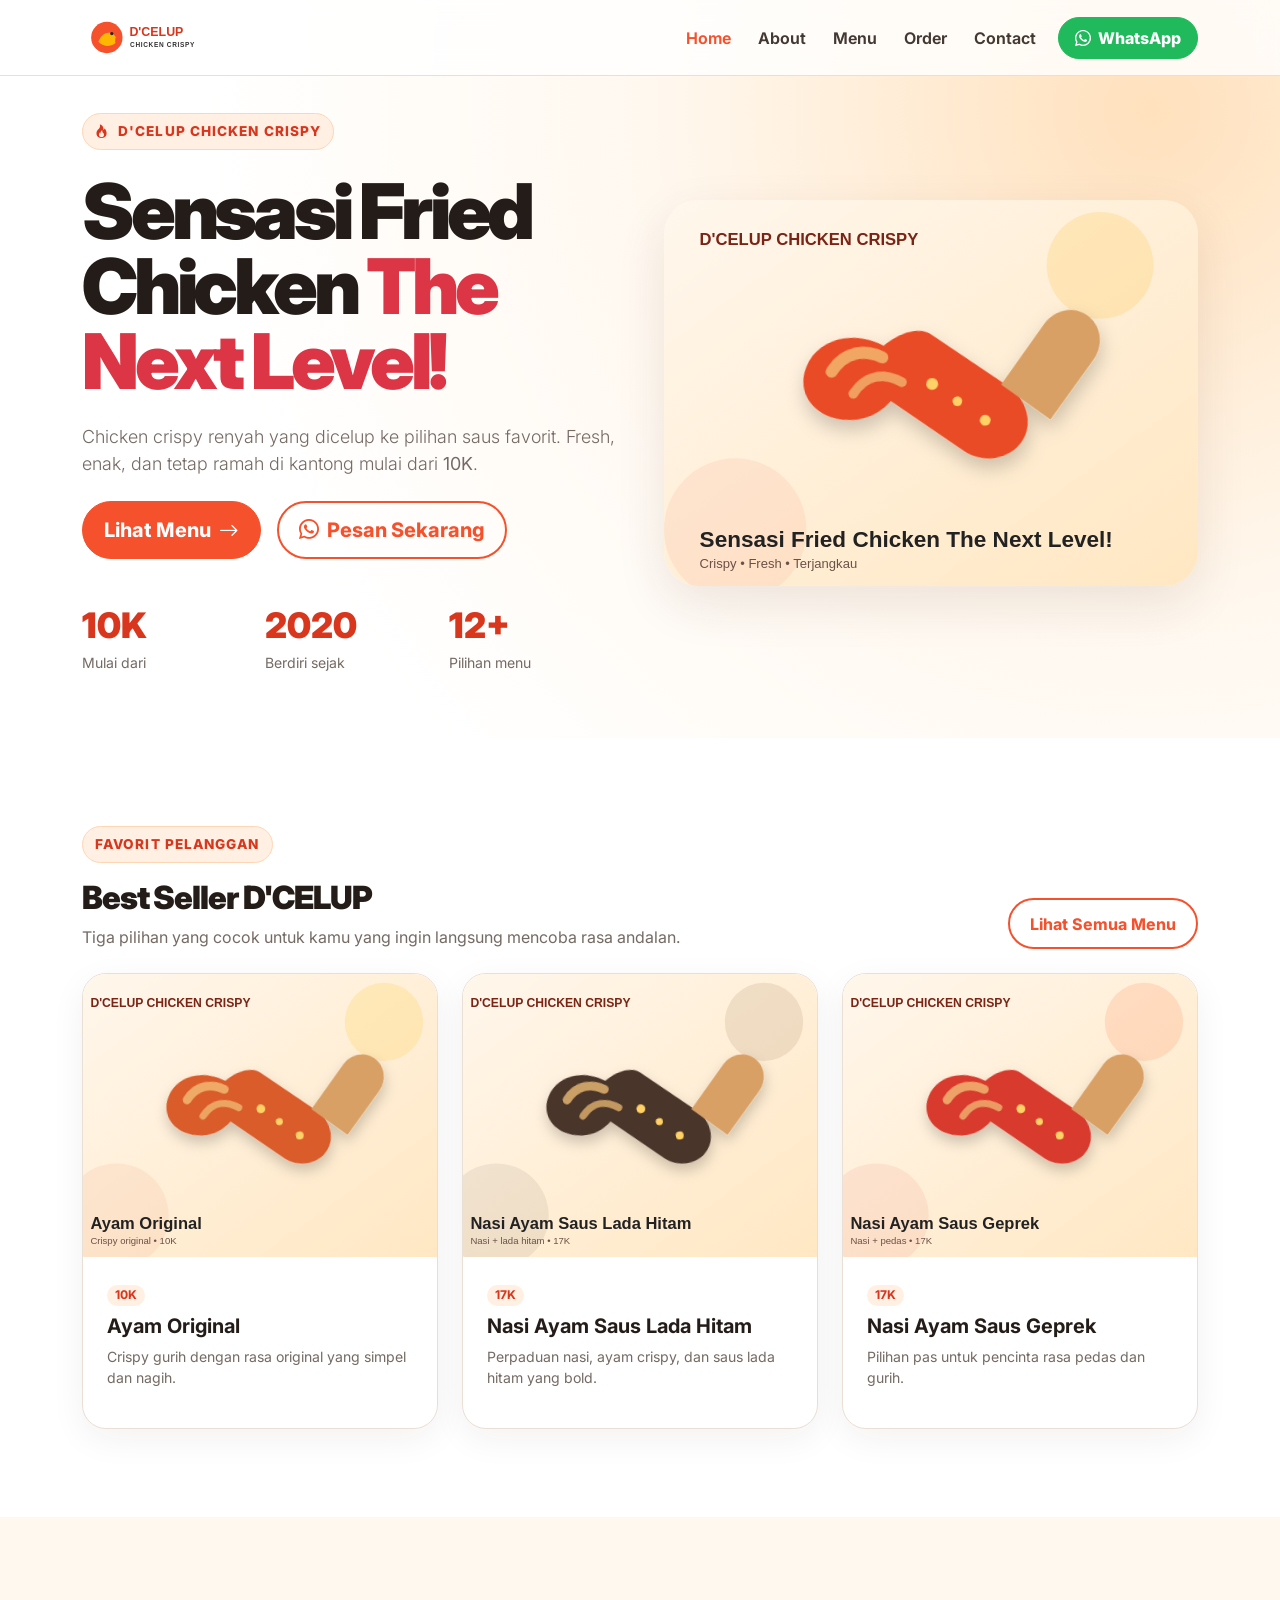
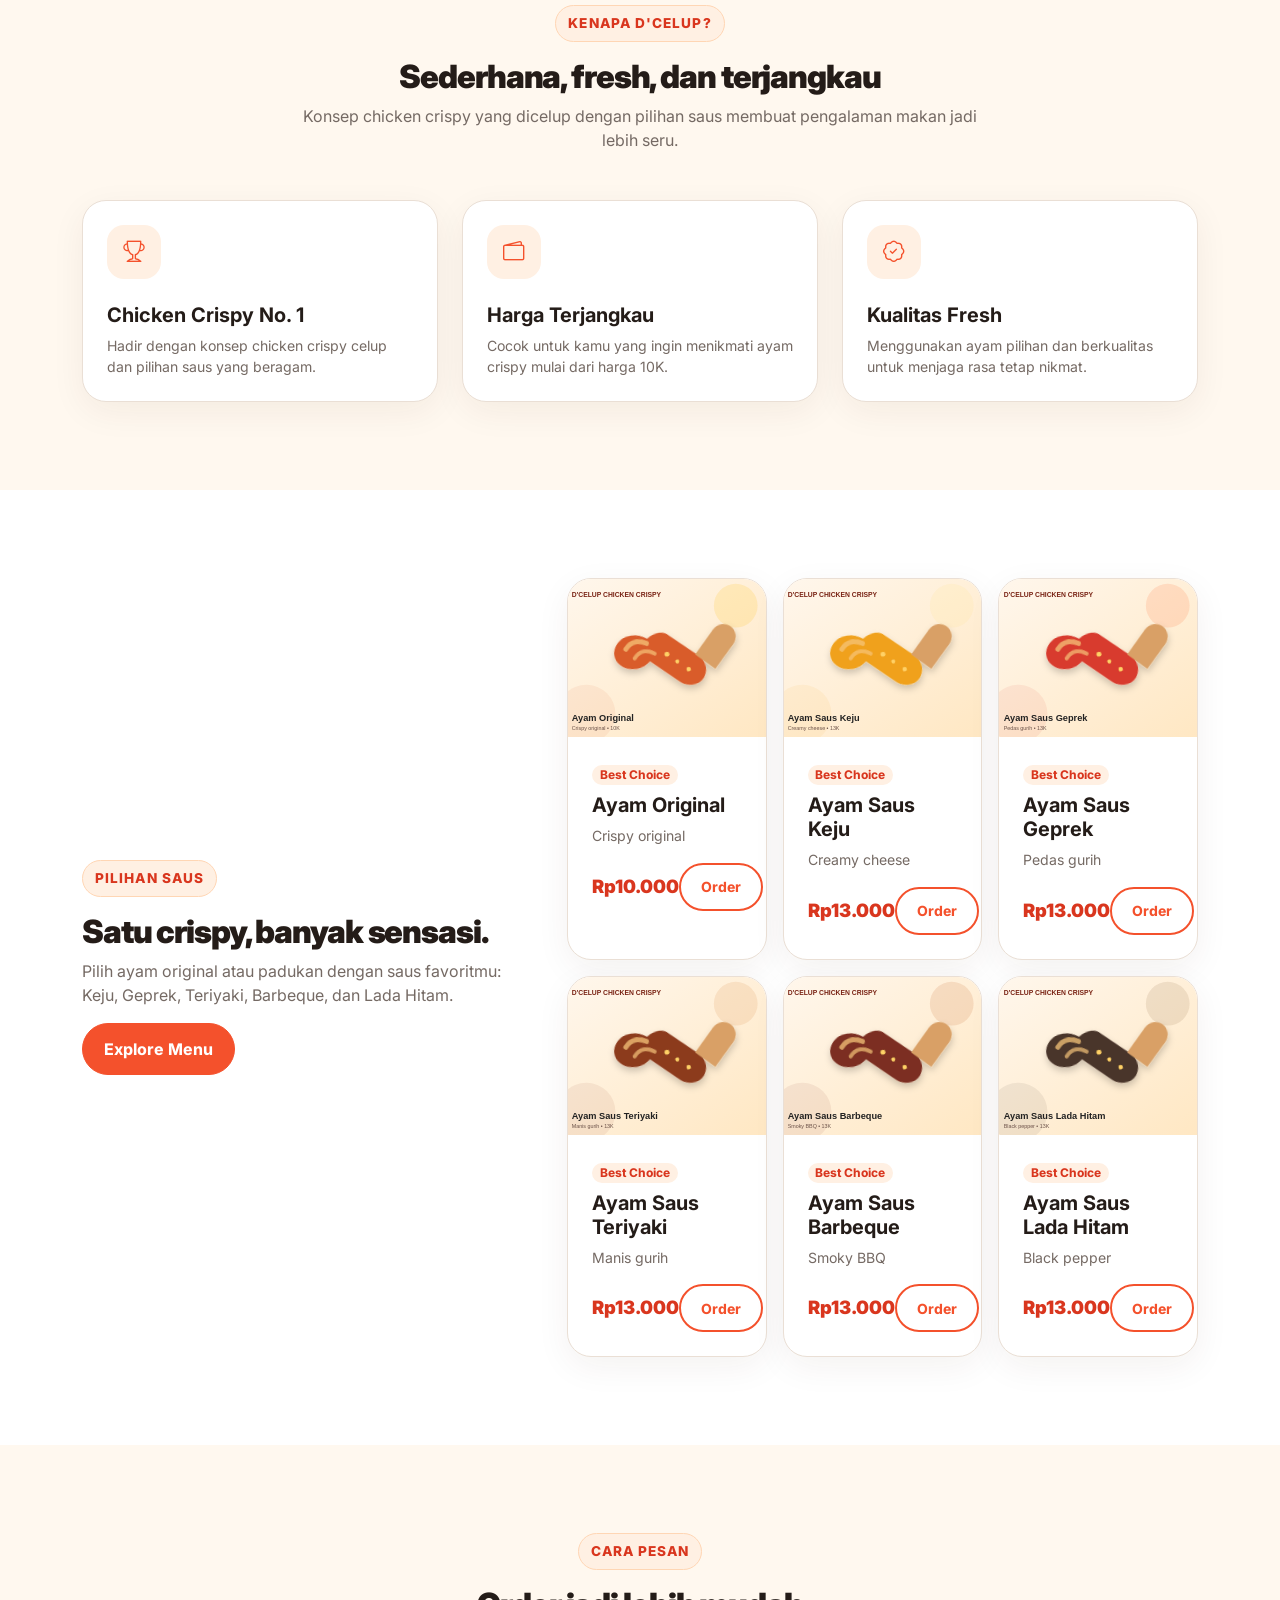
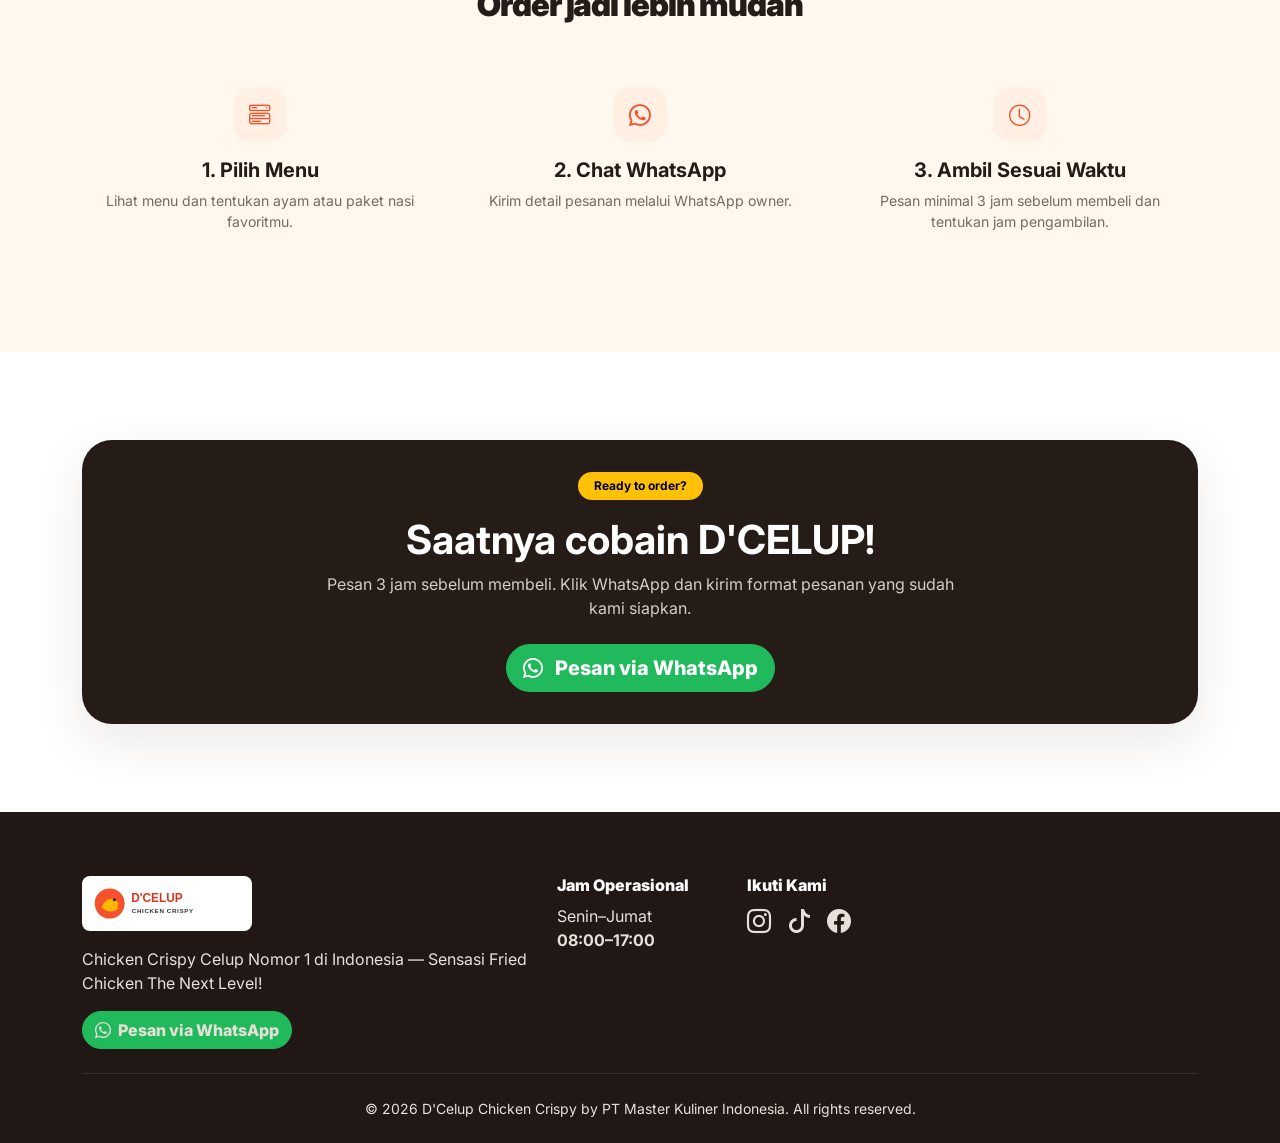
==== index.html @ a6c4eaf3 "first commit" ====
<!doctype html>
<html lang="id">

<head>
  <meta charset="utf-8">
  <meta name="viewport" content="width=device-width, initial-scale=1">
  <title>Home | D'CELUP Chicken Crispy</title>

  <link href="https://cdn.jsdelivr.net/npm/bootstrap@5.3.8/dist/css/bootstrap.min.css" rel="stylesheet">
  <link rel="preconnect" href="https://fonts.googleapis.com">
  <link rel="preconnect" href="https://fonts.gstatic.com" crossorigin>
  <link href="https://fonts.googleapis.com/css2?family=Inter:wght@400;500;600;700;800;900&display=swap"
    rel="stylesheet">
  <link href="https://cdn.jsdelivr.net/npm/bootstrap-icons@1.13.1/font/bootstrap-icons.min.css" rel="stylesheet">
  <link rel="stylesheet" href="css/style.css">

</head>

<body>

  <header>
    <nav class="navbar navbar-expand-lg fixed-top">
      <div class="container">
        <a class="navbar-brand" href="index.html" aria-label="D'CELUP Home">
          <img src="images/logo.svg" alt="D'CELUP Chicken Crispy" class="brand-logo">
        </a>
        <button class="navbar-toggler" type="button" data-bs-toggle="collapse" data-bs-target="#mainNav"
          aria-controls="mainNav" aria-expanded="false" aria-label="Buka menu">
          <span class="navbar-toggler-icon"></span>
        </button>
        <div class="collapse navbar-collapse" id="mainNav">
          <ul class="navbar-nav ms-auto align-items-lg-center">
            <li class="nav-item"><a class="nav-link active" href="index.html">Home</a></li>
            <li class="nav-item"><a class="nav-link " href="about.html">About</a>
            </li>
            <li class="nav-item"><a class="nav-link " href="menu.html">Menu</a></li>
            <li class="nav-item"><a class="nav-link " href="order.html">Order</a>
            </li>
            <li class="nav-item"><a class="nav-link " href="contact.html">Contact</a>
            </li>
            <li class="nav-item ms-lg-2 mt-2 mt-lg-0">
              <a class="btn wa-btn px-3 py-2"
                href="https://wa.me/6285345034011?text=Halo D'CELUP, saya ingin memesan.%0ANama Pembeli: %0AMenu: %0AJumlah: %0AAmbil Jam Berapa: %0AKeterangan: "
                target="_blank" rel="noopener">
                <i class="bi bi-whatsapp me-1"></i> WhatsApp
              </a>
            </li>
          </ul>
        </div>
      </div>
    </nav>
  </header>

  <main>
    <section class="hero">
      <div class="container">
        <div class="row align-items-center g-5">
          <div class="col-lg-6">
            <span class="kicker"><i class="bi bi-fire"></i> D'CELUP Chicken Crispy</span>
            <h1 class="mt-4">Sensasi Fried Chicken <span class="text-danger">The Next Level!</span></h1>
            <p class="lead mt-4">Chicken crispy renyah yang dicelup ke pilihan saus favorit. Fresh, enak, dan tetap
              ramah di kantong mulai dari <strong>10K</strong>.</p>
            <div class="d-flex flex-wrap gap-3 mt-4">
              <a href="menu.html" class="btn btn-brand btn-lg">Lihat Menu <i class="bi bi-arrow-right ms-1"></i></a>
              <a href="https://wa.me/6285345034011?text=Halo D'CELUP, saya ingin memesan.%0ANama Pembeli: %0AMenu: %0AJumlah: %0AAmbil Jam Berapa: %0AKeterangan: "
                class="btn btn-outline-brand btn-lg" target="_blank" rel="noopener"><i class="bi bi-whatsapp me-1"></i>
                Pesan Sekarang</a>
            </div>
            <div class="row g-3 mt-4">
              <div class="col-4">
                <div class="stat">10K</div>
                <div class="small-note">Mulai dari</div>
              </div>
              <div class="col-4">
                <div class="stat">2020</div>
                <div class="small-note">Berdiri sejak</div>
              </div>
              <div class="col-4">
                <div class="stat">12+</div>
                <div class="small-note">Pilihan menu</div>
              </div>
            </div>
          </div>
          <div class="col-lg-6">
            <img src="images/hero.svg" alt="Ilustrasi D'CELUP Chicken Crispy" class="hero-art">
          </div>
        </div>
      </div>
    </section>

    <section class="section">
      <div class="container">
        <div class="d-flex flex-column flex-lg-row justify-content-between align-items-lg-end gap-3 mb-4">
          <div><span class="kicker">Favorit pelanggan</span>
            <h2 class="section-title mt-3">Best Seller D'CELUP</h2>
            <p class="section-subtitle mb-0">Tiga pilihan yang cocok untuk kamu yang ingin langsung mencoba rasa
              andalan.</p>
          </div>
          <a href="menu.html" class="btn btn-outline-brand">Lihat Semua Menu</a>
        </div>
        <div class="row g-4">
          <div class="col-md-4">
            <article class="card-clean"><img src="images/ayam-original.svg" alt="Ayam Original" class="product-img">
              <div class="p-4"><span class="badge badge-soft rounded-pill">10K</span>
                <h3 class="h5 fw-bold mt-2">Ayam Original</h3>
                <p class="small-note">Crispy gurih dengan rasa original yang simpel dan nagih.</p>
              </div>
            </article>
          </div>
          <div class="col-md-4">
            <article class="card-clean"><img src="images/nasi-lada-hitam.svg" alt="Nasi Ayam Saus Lada Hitam"
                class="product-img">
              <div class="p-4"><span class="badge badge-soft rounded-pill">17K</span>
                <h3 class="h5 fw-bold mt-2">Nasi Ayam Saus Lada Hitam</h3>
                <p class="small-note">Perpaduan nasi, ayam crispy, dan saus lada hitam yang bold.</p>
              </div>
            </article>
          </div>
          <div class="col-md-4">
            <article class="card-clean"><img src="images/nasi-geprek.svg" alt="Nasi Ayam Saus Geprek"
                class="product-img">
              <div class="p-4"><span class="badge badge-soft rounded-pill">17K</span>
                <h3 class="h5 fw-bold mt-2">Nasi Ayam Saus Geprek</h3>
                <p class="small-note">Pilihan pas untuk pencinta rasa pedas dan gurih.</p>
              </div>
            </article>
          </div>
        </div>
      </div>
    </section>

    <section class="section section-soft">
      <div class="container">
        <div class="text-center mb-5"><span class="kicker">Kenapa D'CELUP?</span>
          <h2 class="section-title mt-3">Sederhana, fresh, dan terjangkau</h2>
          <p class="section-subtitle mx-auto">Konsep chicken crispy yang dicelup dengan pilihan saus membuat pengalaman
            makan jadi lebih seru.</p>
        </div>
        <div class="row g-4">
          <div class="col-md-4">
            <article class="card-clean feature-card">
              <div class="icon-box"><i class="bi bi-trophy"></i></div>
              <h3 class="h5 fw-bold mt-4">Chicken Crispy No. 1</h3>
              <p class="small-note mb-0">Hadir dengan konsep chicken crispy celup dan pilihan saus yang beragam.</p>
            </article>
          </div>
          <div class="col-md-4">
            <article class="card-clean feature-card">
              <div class="icon-box"><i class="bi bi-wallet2"></i></div>
              <h3 class="h5 fw-bold mt-4">Harga Terjangkau</h3>
              <p class="small-note mb-0">Cocok untuk kamu yang ingin menikmati ayam crispy mulai dari harga 10K.</p>
            </article>
          </div>
          <div class="col-md-4">
            <article class="card-clean feature-card">
              <div class="icon-box"><i class="bi bi-patch-check"></i></div>
              <h3 class="h5 fw-bold mt-4">Kualitas Fresh</h3>
              <p class="small-note mb-0">Menggunakan ayam pilihan dan berkualitas untuk menjaga rasa tetap nikmat.</p>
            </article>
          </div>
        </div>
      </div>
    </section>

    <section class="section">
      <div class="container">
        <div class="row align-items-center g-5">
          <div class="col-lg-5"><span class="kicker">Pilihan saus</span>
            <h2 class="section-title mt-3">Satu crispy, banyak sensasi.</h2>
            <p class="section-subtitle">Pilih ayam original atau padukan dengan saus favoritmu: Keju, Geprek, Teriyaki,
              Barbeque, dan Lada Hitam.</p><a href="menu.html" class="btn btn-brand">Explore Menu</a>
          </div>
          <div class="col-lg-7">
            <div class="row g-3">
              <div class="col-sm-6 col-lg-4">
                <article class="card-clean">
                  <img src="images/ayam-original.svg" alt="Ayam Original" class="product-img">
                  <div class="p-4">
                    <span class="badge badge-soft rounded-pill mb-2">Best Choice</span>
                    <h3 class="h5 fw-bold">Ayam Original</h3>
                    <p class="small-note mb-3">Crispy original</p>
                    <div class="d-flex justify-content-between align-items-center">
                      <span class="price">Rp10.000</span>
                      <a href="order.html" class="btn btn-sm btn-outline-brand">Order</a>
                    </div>
                  </div>
                </article>
              </div>
              <div class="col-sm-6 col-lg-4">
                <article class="card-clean">
                  <img src="images/ayam-keju.svg" alt="Ayam Saus Keju" class="product-img">
                  <div class="p-4">
                    <span class="badge badge-soft rounded-pill mb-2">Best Choice</span>
                    <h3 class="h5 fw-bold">Ayam Saus Keju</h3>
                    <p class="small-note mb-3">Creamy cheese</p>
                    <div class="d-flex justify-content-between align-items-center">
                      <span class="price">Rp13.000</span>
                      <a href="order.html" class="btn btn-sm btn-outline-brand">Order</a>
                    </div>
                  </div>
                </article>
              </div>
              <div class="col-sm-6 col-lg-4">
                <article class="card-clean">
                  <img src="images/ayam-geprek.svg" alt="Ayam Saus Geprek" class="product-img">
                  <div class="p-4">
                    <span class="badge badge-soft rounded-pill mb-2">Best Choice</span>
                    <h3 class="h5 fw-bold">Ayam Saus Geprek</h3>
                    <p class="small-note mb-3">Pedas gurih</p>
                    <div class="d-flex justify-content-between align-items-center">
                      <span class="price">Rp13.000</span>
                      <a href="order.html" class="btn btn-sm btn-outline-brand">Order</a>
                    </div>
                  </div>
                </article>
              </div>
              <div class="col-sm-6 col-lg-4">
                <article class="card-clean">
                  <img src="images/ayam-teriyaki.svg" alt="Ayam Saus Teriyaki" class="product-img">
                  <div class="p-4">
                    <span class="badge badge-soft rounded-pill mb-2">Best Choice</span>
                    <h3 class="h5 fw-bold">Ayam Saus Teriyaki</h3>
                    <p class="small-note mb-3">Manis gurih</p>
                    <div class="d-flex justify-content-between align-items-center">
                      <span class="price">Rp13.000</span>
                      <a href="order.html" class="btn btn-sm btn-outline-brand">Order</a>
                    </div>
                  </div>
                </article>
              </div>
              <div class="col-sm-6 col-lg-4">
                <article class="card-clean">
                  <img src="images/ayam-bbq.svg" alt="Ayam Saus Barbeque" class="product-img">
                  <div class="p-4">
                    <span class="badge badge-soft rounded-pill mb-2">Best Choice</span>
                    <h3 class="h5 fw-bold">Ayam Saus Barbeque</h3>
                    <p class="small-note mb-3">Smoky BBQ</p>
                    <div class="d-flex justify-content-between align-items-center">
                      <span class="price">Rp13.000</span>
                      <a href="order.html" class="btn btn-sm btn-outline-brand">Order</a>
                    </div>
                  </div>
                </article>
              </div>
              <div class="col-sm-6 col-lg-4">
                <article class="card-clean">
                  <img src="images/ayam-lada-hitam.svg" alt="Ayam Saus Lada Hitam" class="product-img">
                  <div class="p-4">
                    <span class="badge badge-soft rounded-pill mb-2">Best Choice</span>
                    <h3 class="h5 fw-bold">Ayam Saus Lada Hitam</h3>
                    <p class="small-note mb-3">Black pepper</p>
                    <div class="d-flex justify-content-between align-items-center">
                      <span class="price">Rp13.000</span>
                      <a href="order.html" class="btn btn-sm btn-outline-brand">Order</a>
                    </div>
                  </div>
                </article>
              </div>
            </div>
          </div>
        </div>
      </div>
    </section>

    <section class="section section-soft">
      <div class="container">
        <div class="text-center mb-5"><span class="kicker">Cara pesan</span>
          <h2 class="section-title mt-3">Order jadi lebih mudah</h2>
        </div>
        <div class="row g-4">
          <div class="col-md-4">
            <div class="text-center p-3">
              <div class="icon-box mx-auto"><i class="bi bi-menu-button-wide"></i></div>
              <h3 class="h5 fw-bold mt-3">1. Pilih Menu</h3>
              <p class="small-note">Lihat menu dan tentukan ayam atau paket nasi favoritmu.</p>
            </div>
          </div>
          <div class="col-md-4">
            <div class="text-center p-3">
              <div class="icon-box mx-auto"><i class="bi bi-whatsapp"></i></div>
              <h3 class="h5 fw-bold mt-3">2. Chat WhatsApp</h3>
              <p class="small-note">Kirim detail pesanan melalui WhatsApp owner.</p>
            </div>
          </div>
          <div class="col-md-4">
            <div class="text-center p-3">
              <div class="icon-box mx-auto"><i class="bi bi-clock"></i></div>
              <h3 class="h5 fw-bold mt-3">3. Ambil Sesuai Waktu</h3>
              <p class="small-note">Pesan minimal 3 jam sebelum membeli dan tentukan jam pengambilan.</p>
            </div>
          </div>
        </div>
      </div>
    </section>

    <section class="section">
      <div class="container">
        <div class="order-panel text-center">
          <span class="badge text-bg-warning rounded-pill px-3 py-2">Ready to order?</span>
          <h2 class="display-6 fw-bold mt-3">Saatnya cobain D'CELUP!</h2>
          <p class="muted mx-auto" style="max-width:650px">Pesan 3 jam sebelum membeli. Klik WhatsApp dan kirim format
            pesanan yang sudah kami siapkan.</p>
          <a href="https://wa.me/6285345034011?text=Halo D'CELUP, saya ingin memesan.%0ANama Pembeli: %0AMenu: %0AJumlah: %0AAmbil Jam Berapa: %0AKeterangan: "
            target="_blank" rel="noopener" class="btn wa-btn btn-lg mt-2"><i class="bi bi-whatsapp me-2"></i> Pesan via
            WhatsApp</a>
        </div>
      </div>
    </section>
  </main>


  <footer class="footer">
    <div class="container">
      <div class="row g-4">
        <div class="col-lg-5">
          <img src="images/logo.svg" alt="D'CELUP Chicken Crispy" class="brand-logo bg-white rounded-3 p-1 mb-3">
          <p class="mb-3">Chicken Crispy Celup Nomor 1 di Indonesia — Sensasi Fried Chicken The Next Level!</p>
          <a class="btn wa-btn"
            href="https://wa.me/6285345034011?text=Halo D'CELUP, saya ingin memesan.%0ANama Pembeli: %0AMenu: %0AJumlah: %0AAmbil Jam Berapa: %0AKeterangan: "
            target="_blank" rel="noopener"><i class="bi bi-whatsapp me-1"></i> Pesan via WhatsApp</a>
        </div>
        <div class="col-6 col-lg-2">
          <h6 class="footer-title">Jam Operasional</h6>
          <p class="mb-0">Senin–Jumat<br><strong>08:00–17:00</strong></p>
        </div>
        <div class="col-lg-3">
          <h6 class="footer-title">Ikuti Kami</h6>
          <div class="d-flex gap-3 fs-4">
            <a href="https://www.instagram.com/dcelupchickencrispy.id/" target="_blank" rel="noopener"
              aria-label="Instagram"><i class="bi bi-instagram"></i></a>
            <a href="https://www.tiktok.com/@dcelupchickencrispy.id" target="_blank" rel="noopener"
              aria-label="TikTok"><i class="bi bi-tiktok"></i></a>
            <a href="https://www.facebook.com/p/Bisnis-Dcelup-Chicken-Crispy-61556764181419/" target="_blank"
              rel="noopener" aria-label="Facebook"><i class="bi bi-facebook"></i></a>
          </div>
        </div>
      </div>
      <hr class="border-secondary my-4">
      <div class="d-flex flex-column flex-md-row justify-content-center gap-2 small">
        <span>&copy; 2026 D'Celup Chicken Crispy by PT Master Kuliner Indonesia. All rights reserved.</span>
      </div>
    </div>
  </footer>
  <script src="https://cdn.jsdelivr.net/npm/bootstrap@5.3.8/dist/js/bootstrap.bundle.min.js"></script>
</body>

</html>
---- css/style.css ----
:root {
  --orange: #f4512c;
  --orange-dark: #c9371c;
  --red: #d9361e;
  --cream: #fff8ef;
  --cream-2: #fff0dc;
  --ink: #241c18;
  --muted: #756a64;
  --line: #eadfd5;
  --shadow: 0 18px 50px rgba(75, 42, 22, .10);
}

* {
  box-sizing: border-box
}

html {
  scroll-behavior: smooth
}

body {
  font-family: Inter, system-ui, -apple-system, BlinkMacSystemFont, "Segoe UI", sans-serif;
  color: var(--ink);
  background: #fff
}

a {
  text-decoration: none
}

.navbar {
  background: rgba(255, 255, 255, .8);
  backdrop-filter: blur(12px);
  box-shadow: 0 1px 0 var(--line)
}

.brand-logo {
  width: 170px;
  height: auto
}

.navbar .nav-link {
  font-weight: 650;
  color: #433832 !important;
  padding: .7rem .85rem !important
}

.navbar .nav-link:hover,
.navbar .nav-link.active {
  color: var(--orange) !important
}

.btn-brand {
  background: var(--orange);
  border-color: var(--orange);
  color: #fff;
  font-weight: 750;
  border-radius: 999px;
  padding: .8rem 1.3rem
}

.btn-brand:hover {
  background: var(--orange-dark);
  border-color: var(--orange-dark);
  color: #fff
}

.btn-outline-brand {
  border: 2px solid var(--orange);
  color: var(--orange);
  font-weight: 750;
  border-radius: 999px;
  padding: .72rem 1.25rem
}

.btn-outline-brand:hover {
  background: var(--orange);
  color: #fff
}

.hero {
  min-height: 82vh;
  display: flex;
  align-items: center;
  background: radial-gradient(circle at 90% 15%, #ffe1bd 0, #fff8ef 38%, #fff 72%);
  padding: 7rem 0 4rem;
  overflow: hidden
}

.hero h1 {
  font-size: clamp(2.7rem, 6vw, 5.2rem);
  line-height: .98;
  font-weight: 900;
  letter-spacing: -.055em
}

.hero .lead {
  font-size: 1.12rem;
  color: var(--muted);
  max-width: 610px
}

.kicker {
  display: inline-flex;
  gap: .5rem;
  align-items: center;
  background: #fff0e3;
  color: var(--red);
  border: 1px solid #ffd6b4;
  padding: .45rem .75rem;
  border-radius: 999px;
  font-size: .85rem;
  font-weight: 800;
  text-transform: uppercase;
  letter-spacing: .08em
}

.hero-art {
  width: 100%;
  border-radius: 34px;
  box-shadow: var(--shadow)
}

.section {
  padding: 5.5rem 0
}

.section-soft {
  background: var(--cream)
}

.section-title {
  font-weight: 900;
  letter-spacing: -.035em
}

.section-subtitle {
  color: var(--muted);
  max-width: 680px
}

.card-clean {
  border: 1px solid var(--line);
  border-radius: 24px;
  box-shadow: 0 10px 35px rgba(75, 42, 22, .06);
  overflow: hidden;
  background: #fff;
  height: 100%;
  transition: .25s ease
}

.card-clean:hover {
  transform: translateY(-5px);
  box-shadow: 0 18px 45px rgba(75, 42, 22, .12)
}

.product-img {
  width: 100%;
  aspect-ratio: 1.25;
  object-fit: cover;
  background: var(--cream)
}

.price {
  font-weight: 900;
  color: var(--red);
  font-size: 1.15rem
}

.badge-soft {
  background: #fff0e3;
  color: var(--red);
  font-weight: 750
}

.icon-box {
  width: 54px;
  height: 54px;
  border-radius: 17px;
  background: #fff0e3;
  color: var(--orange);
  display: grid;
  place-items: center;
  font-size: 1.35rem
}

.feature-card {
  padding: 1.5rem
}

.stat {
  font-size: 2.2rem;
  font-weight: 900;
  color: var(--red)
}

.page-hero {
  padding: 8.5rem 0 4rem;
  background: linear-gradient(135deg, #fff8ef, #fff)
}

.page-hero h1 {
  font-weight: 900;
  letter-spacing: -.04em
}

.location-img {
  width: 100%;
  height: 430px;
  object-fit: cover;
  border-radius: 28px;
  box-shadow: var(--shadow)
}

.order-panel {
  background: #251b17;
  color: #fff;
  border-radius: 30px;
  padding: 2rem;
  box-shadow: var(--shadow)
}

.order-panel .muted {
  color: #d6cbc5
}

.wa-btn {
  background: #20b95b;
  border-color: #20b95b;
  color: #fff;
  font-weight: 800;
  border-radius: 999px
}

.wa-btn:hover {
  background: #149746;
  border-color: #149746;
  color: #fff
}

.social-link {
  display: flex;
  align-items: center;
  gap: .8rem;
  color: var(--ink);
  font-weight: 700;
  padding: .85rem 0;
  border-bottom: 1px solid var(--line)
}

.social-link:hover {
  color: var(--orange)
}

.form-control,
.form-select {
  border-radius: 14px;
  padding: .8rem 1rem;
  border: 1px solid #ddd0c6
}

.form-control:focus,
.form-select:focus {
  border-color: var(--orange);
  box-shadow: 0 0 0 .2rem rgba(244, 81, 44, .12)
}

.rating input {
  display: none
}

.rating label {
  font-size: 2rem;
  color: #cfc5bf;
  cursor: pointer;
  transition: .15s
}

.rating input:checked~label,
.rating label:hover,
.rating label:hover~label {
  color: #ffad0a
}

.footer {
  background: #211815;
  color: #e9dfda;
  padding: 4rem 0 1.5rem
}

.footer a {
  color: #e9dfda
}

.footer a:hover {
  color: #ffb08e
}

.footer-title {
  font-weight: 850;
  color: #fff
}

.gallery-img {
  width: 100%;
  aspect-ratio: 1/1;
  object-fit: cover;
  border-radius: 20px;
  border: 1px solid var(--line)
}

.timeline {
  border-left: 2px solid #ffd2bd;
  padding-left: 1.3rem
}

.timeline-item {
  position: relative;
  margin-bottom: 1.5rem
}

.timeline-item:before {
  content: "";
  position: absolute;
  width: 13px;
  height: 13px;
  background: var(--orange);
  border-radius: 50%;
  left: -1.76rem;
  top: .35rem;
  border: 3px solid #fff
}

.small-note {
  font-size: .88rem;
  color: var(--muted)
}

@media(max-width:991px) {
  .hero {
    padding-top: 6.5rem
  }

  .hero-art {
    margin-top: 2rem
  }

  .location-img {
    height: 350px
  }
}

@media(max-width:575px) {
  .brand-logo {
    width: 145px
  }

  .hero {
    min-height: auto;
    padding: 6rem 0 3.5rem
  }

  .section {
    padding: 4rem 0
  }

  .page-hero {
    padding: 7rem 0 3rem
  }

  .location-img {
    height: 270px
  }
}
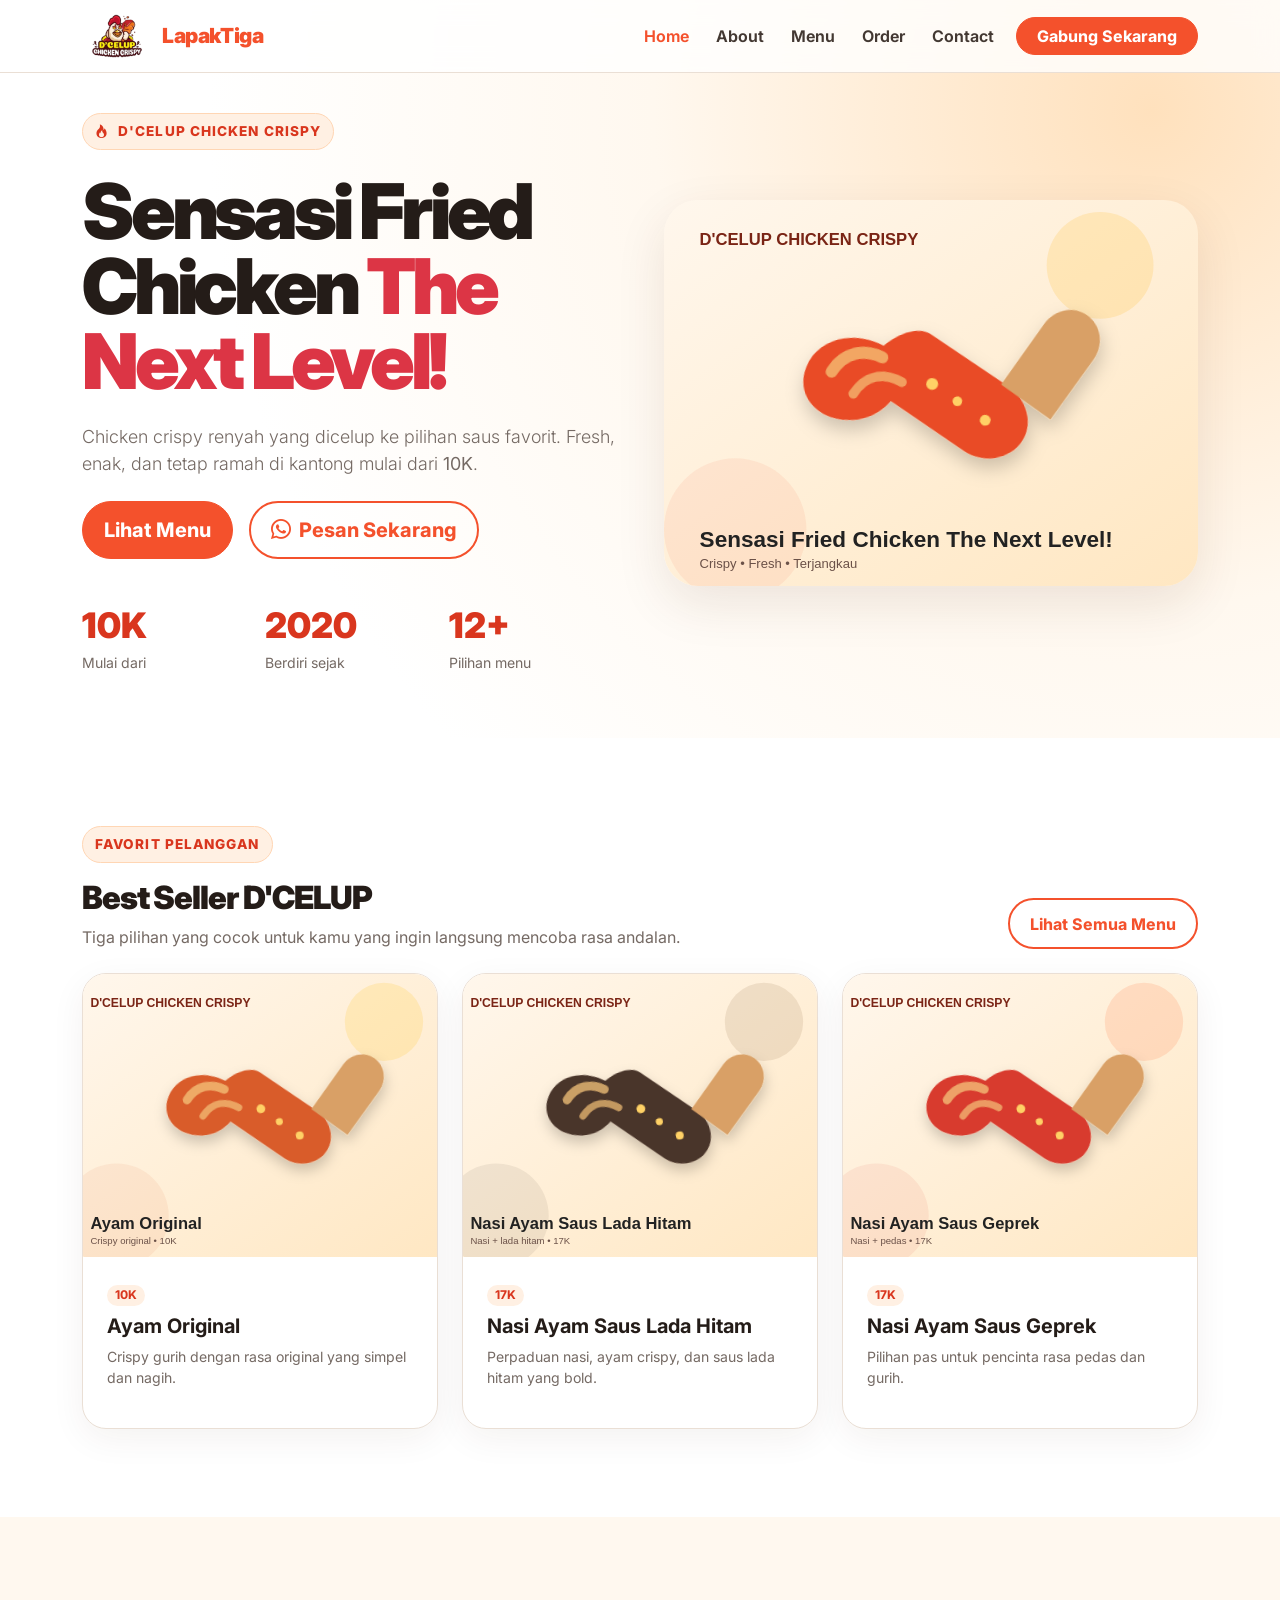
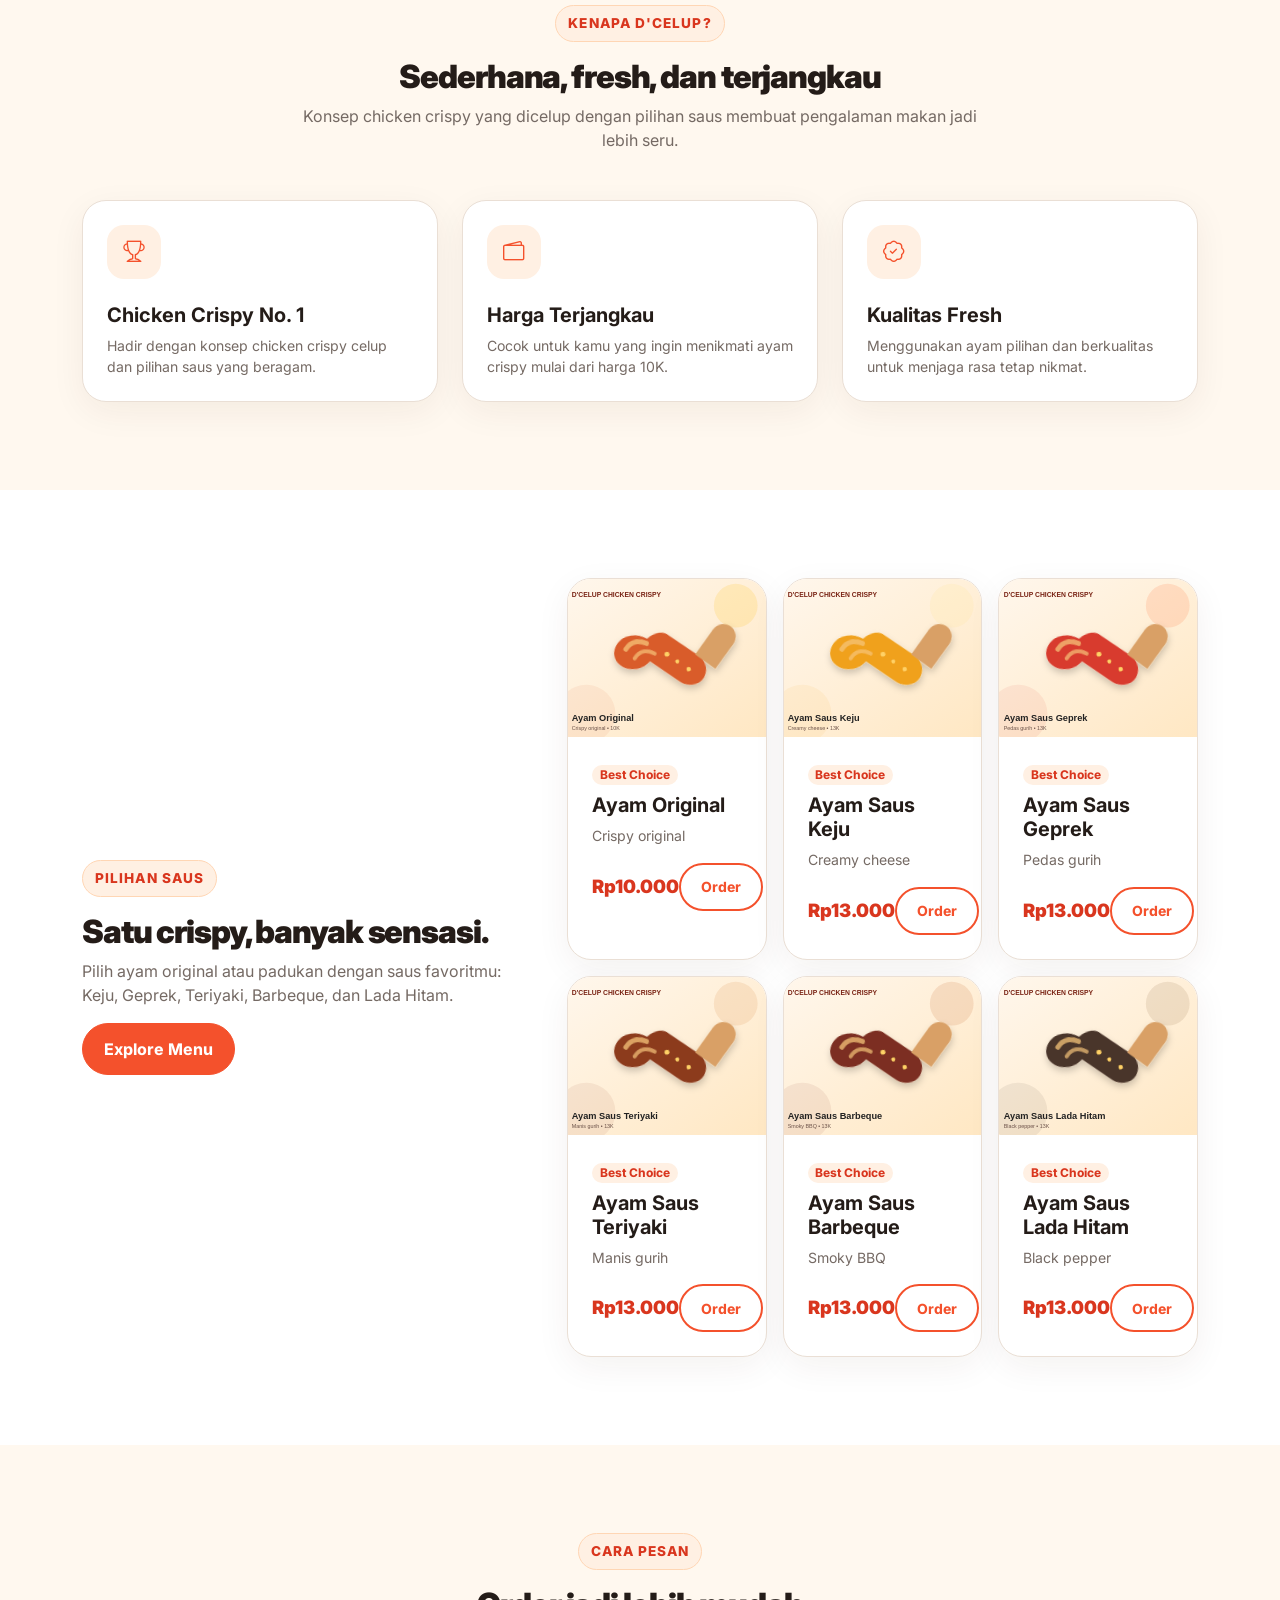
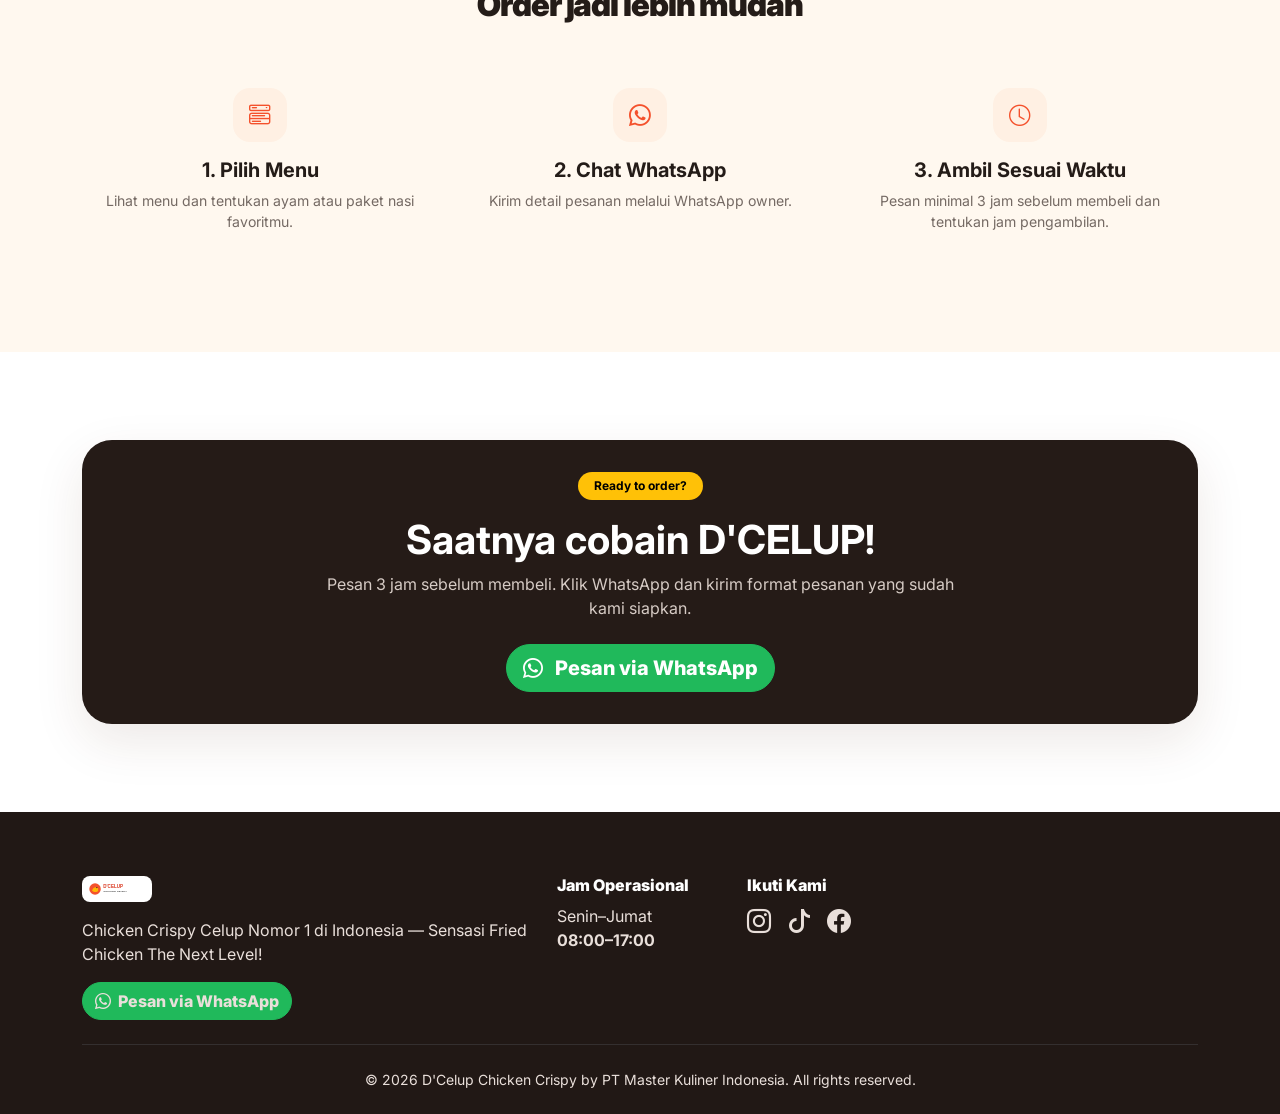
==== commit 7bb3e79a: "perubahan difile-file" ====
--- a/index.html
+++ b/index.html
@@ -21,8 +21,9 @@
   <header>
     <nav class="navbar navbar-expand-lg fixed-top">
       <div class="container">
-        <a class="navbar-brand" href="index.html" aria-label="D'CELUP Home">
-          <img src="images/logo.svg" alt="D'CELUP Chicken Crispy" class="brand-logo">
+        <a class="navbar-brand d-flex align-items-center" href="index.html" aria-label="D'CELUP Home">
+          <img src="images/logo/image.png" alt="D'CELUP Chicken Crispy" class="brand-logo">
+          <span class="brand-text">LapakTiga</span>
         </a>
         <button class="navbar-toggler" type="button" data-bs-toggle="collapse" data-bs-target="#mainNav"
           aria-controls="mainNav" aria-expanded="false" aria-label="Buka menu">
@@ -39,10 +40,10 @@
             <li class="nav-item"><a class="nav-link " href="contact.html">Contact</a>
             </li>
             <li class="nav-item ms-lg-2 mt-2 mt-lg-0">
-              <a class="btn wa-btn px-3 py-2"
-                href="https://wa.me/6285345034011?text=Halo D'CELUP, saya ingin memesan.%0ANama Pembeli: %0AMenu: %0AJumlah: %0AAmbil Jam Berapa: %0AKeterangan: "
+              <a class="btn btn-brand"
+                href="https://wa.me/6285345034011?text=Halo D'CELUP, saya ingin memesan.%0ANama Pembeli: %0AMenu: %0AJumlah: %0AAmbil Jam Berapa: %0AKeterangan:"
                 target="_blank" rel="noopener">
-                <i class="bi bi-whatsapp me-1"></i> WhatsApp
+                Gabung Sekarang
               </a>
             </li>
           </ul>
@@ -61,7 +62,7 @@
             <p class="lead mt-4">Chicken crispy renyah yang dicelup ke pilihan saus favorit. Fresh, enak, dan tetap
               ramah di kantong mulai dari <strong>10K</strong>.</p>
             <div class="d-flex flex-wrap gap-3 mt-4">
-              <a href="menu.html" class="btn btn-brand btn-lg">Lihat Menu <i class="bi bi-arrow-right ms-1"></i></a>
+              <a href="menu.html" class="btn btn-brand btn-lg">Lihat Menu</a>
               <a href="https://wa.me/6285345034011?text=Halo D'CELUP, saya ingin memesan.%0ANama Pembeli: %0AMenu: %0AJumlah: %0AAmbil Jam Berapa: %0AKeterangan: "
                 class="btn btn-outline-brand btn-lg" target="_blank" rel="noopener"><i class="bi bi-whatsapp me-1"></i>
                 Pesan Sekarang</a>
--- a/css/style.css
+++ b/css/style.css
@@ -29,20 +29,40 @@
 }
 
 .navbar {
+  padding-top: 1px;
+  padding-bottom: 1px;
+  min-height: 45px;
   background: rgba(255, 255, 255, .8);
   backdrop-filter: blur(12px);
   box-shadow: 0 1px 0 var(--line)
 }
 
+.navbar-brand {
+  padding: 0 !important;
+}
+
 .brand-logo {
-  width: 170px;
-  height: auto
+  width: 70px;
+  height: auto;
+  object-fit: contain;
+}
+
+.brand-text {
+  font-weight: 900;
+  font-size: 1.3rem;
+  color: var(--orange);
+  margin-left: 10px;
+  letter-spacing: -0.02em;
 }
 
 .navbar .nav-link {
   font-weight: 650;
   color: #433832 !important;
-  padding: .7rem .85rem !important
+  padding: .2rem .85rem !important
+}
+
+.navbar .btn {
+  padding: 0.4rem 1.25rem !important;
 }
 
 .navbar .nav-link:hover,
@@ -56,13 +76,13 @@
   color: #fff;
   font-weight: 750;
   border-radius: 999px;
-  padding: .8rem 1.3rem
+  padding: .8rem 1.3rem;
 }
 
 .btn-brand:hover {
   background: var(--orange-dark);
   border-color: var(--orange-dark);
-  color: #fff
+  color: #fff;
 }
 
 .btn-outline-brand {
@@ -70,12 +90,12 @@
   color: var(--orange);
   font-weight: 750;
   border-radius: 999px;
-  padding: .72rem 1.25rem
+  padding: .72rem 1.25rem;
 }
 
 .btn-outline-brand:hover {
   background: var(--orange);
-  color: #fff
+  color: #fff;
 }
 
 .hero {
@@ -84,20 +104,20 @@
   align-items: center;
   background: radial-gradient(circle at 90% 15%, #ffe1bd 0, #fff8ef 38%, #fff 72%);
   padding: 7rem 0 4rem;
-  overflow: hidden
+  overflow: hidden;
 }
 
 .hero h1 {
   font-size: clamp(2.7rem, 6vw, 5.2rem);
   line-height: .98;
   font-weight: 900;
-  letter-spacing: -.055em
+  letter-spacing: -.055em;
 }
 
 .hero .lead {
   font-size: 1.12rem;
   color: var(--muted);
-  max-width: 610px
+  max-width: 610px;
 }
 
 .kicker {
@@ -112,7 +132,7 @@
   font-size: .85rem;
   font-weight: 800;
   text-transform: uppercase;
-  letter-spacing: .08em
+  letter-spacing: .08em;
 }
 
 .hero-art {
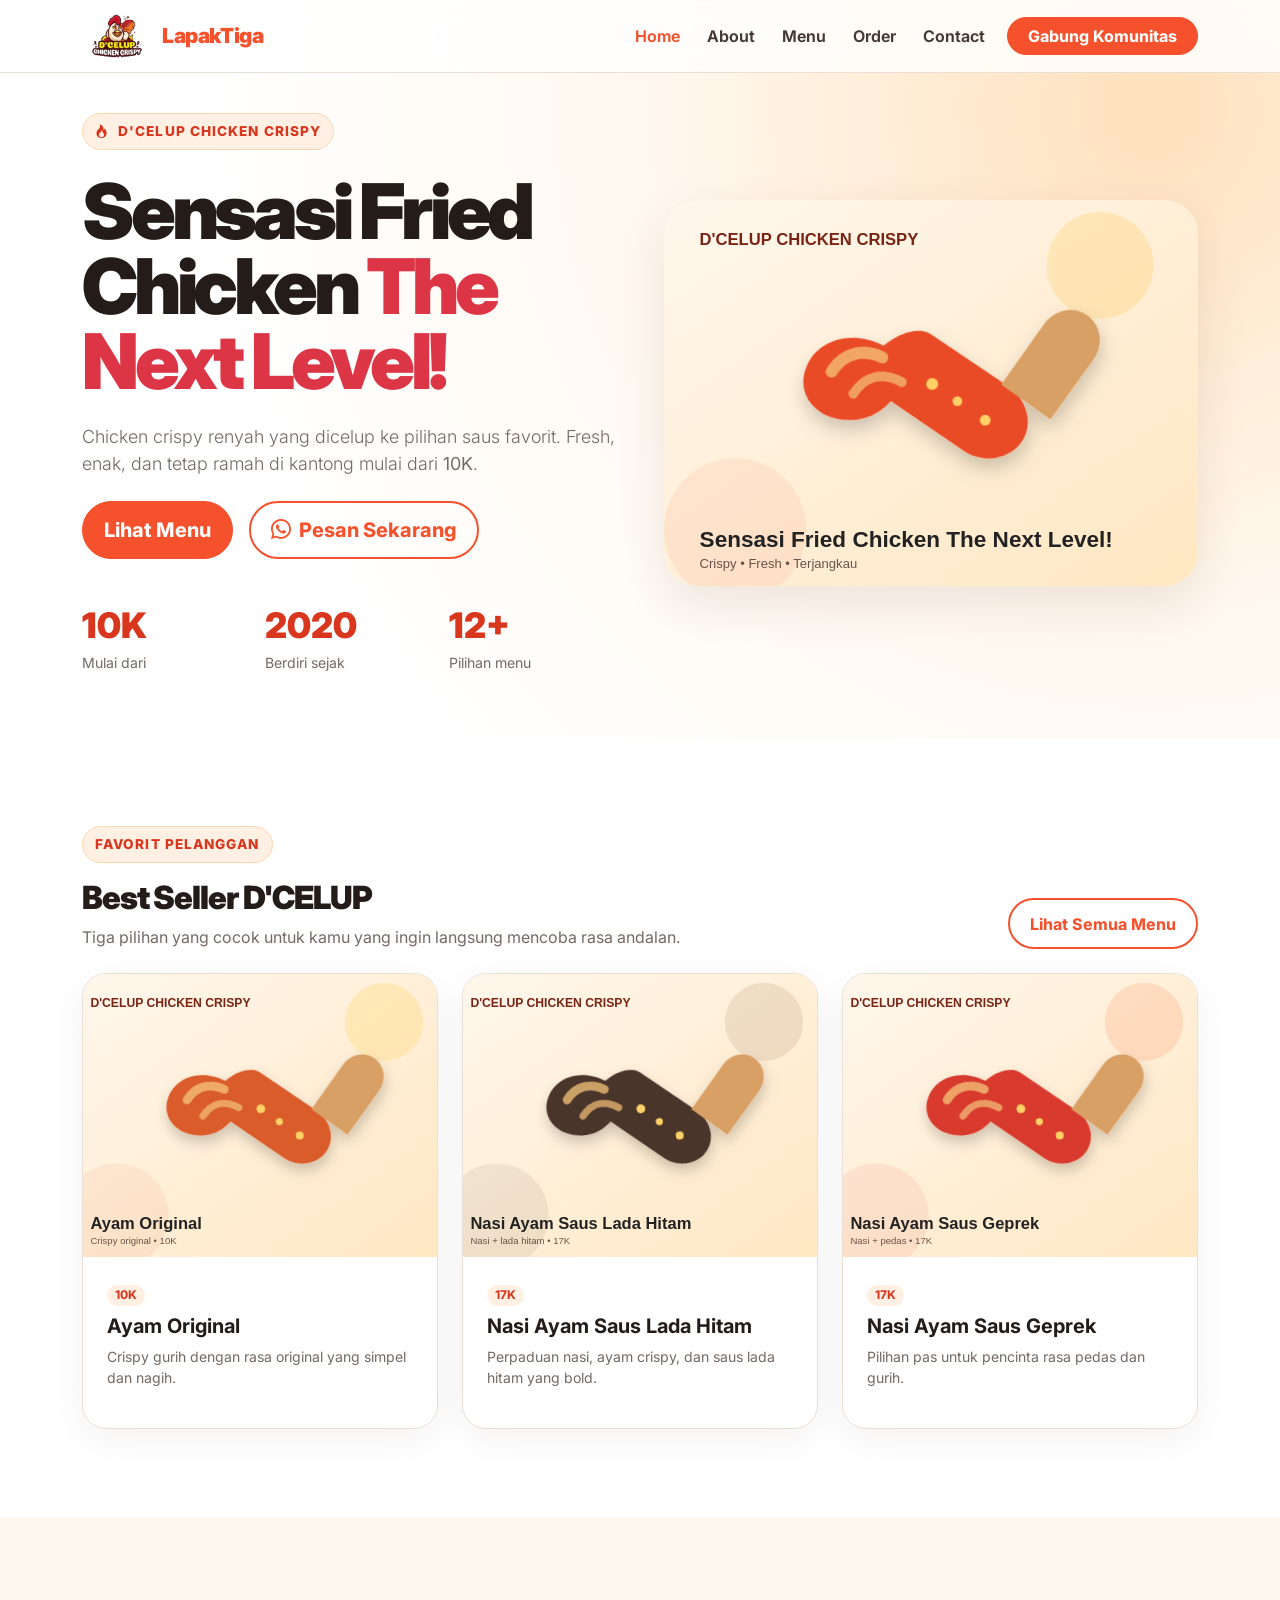
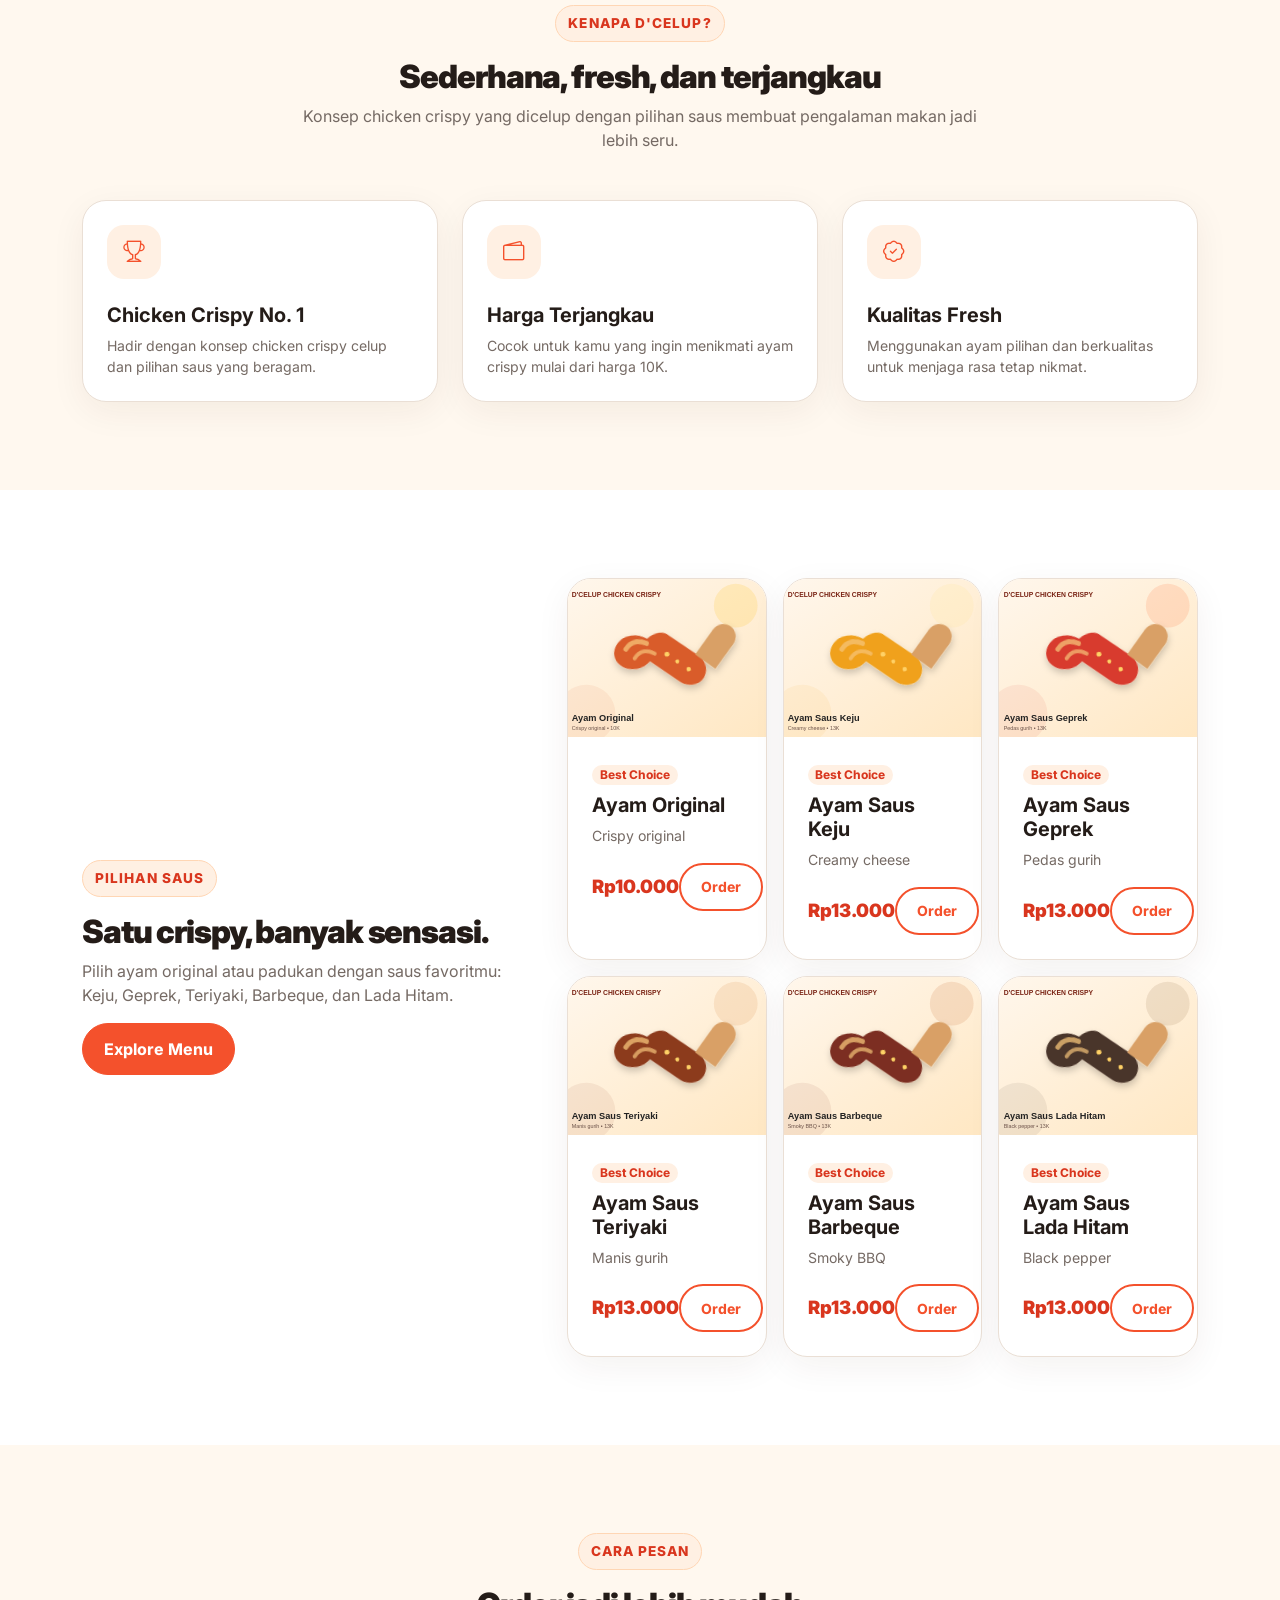
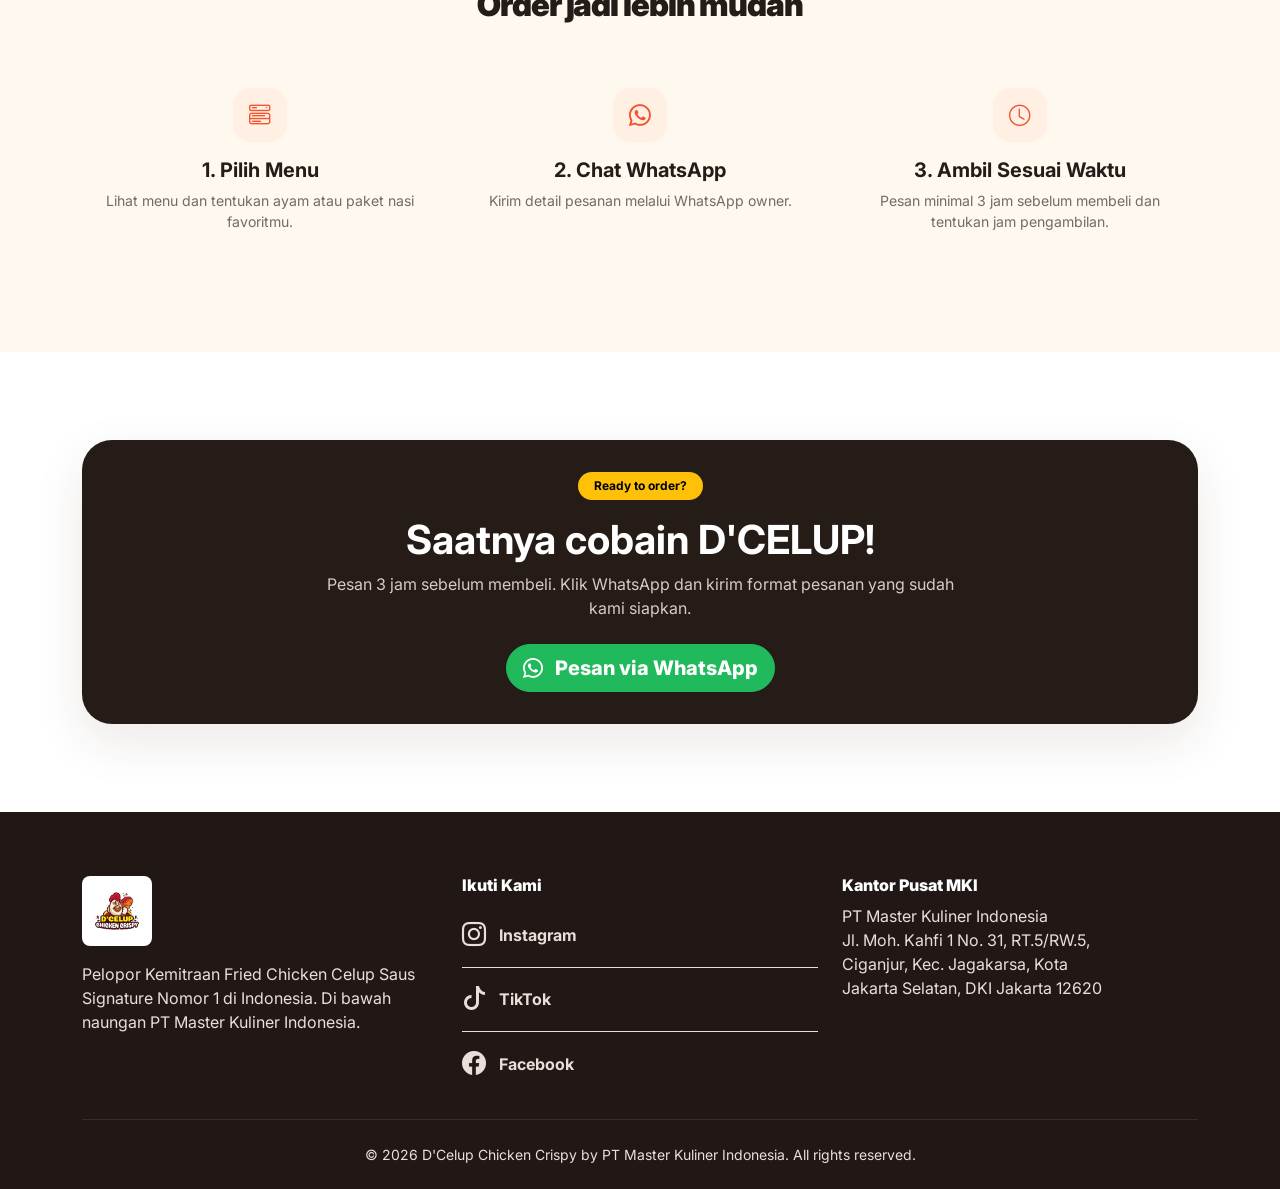
==== commit 2e56d628: "perubahan sedikit" ====
--- a/index.html
+++ b/index.html
@@ -41,9 +41,9 @@
             </li>
             <li class="nav-item ms-lg-2 mt-2 mt-lg-0">
               <a class="btn btn-brand"
-                href="https://wa.me/6285345034011?text=Halo D'CELUP, saya ingin memesan.%0ANama Pembeli: %0AMenu: %0AJumlah: %0AAmbil Jam Berapa: %0AKeterangan:"
+                href="https://api.whatsapp.com/send/?phone=6281233300582&text=Halo+Mba+Fauziah%2C+saya+ingin+informasi+promo+paket+usaha+D%27Celup+Chicken+Crispy&type=phone_number&app_absent=0"
                 target="_blank" rel="noopener">
-                Gabung Sekarang
+                Gabung Komunitas
               </a>
             </li>
           </ul>
@@ -313,27 +313,21 @@
   <footer class="footer">
     <div class="container">
       <div class="row g-4">
-        <div class="col-lg-5">
-          <img src="images/logo.svg" alt="D'CELUP Chicken Crispy" class="brand-logo bg-white rounded-3 p-1 mb-3">
-          <p class="mb-3">Chicken Crispy Celup Nomor 1 di Indonesia — Sensasi Fried Chicken The Next Level!</p>
-          <a class="btn wa-btn"
-            href="https://wa.me/6285345034011?text=Halo D'CELUP, saya ingin memesan.%0ANama Pembeli: %0AMenu: %0AJumlah: %0AAmbil Jam Berapa: %0AKeterangan: "
-            target="_blank" rel="noopener"><i class="bi bi-whatsapp me-1"></i> Pesan via WhatsApp</a>
-        </div>
-        <div class="col-6 col-lg-2">
-          <h6 class="footer-title">Jam Operasional</h6>
-          <p class="mb-0">Senin–Jumat<br><strong>08:00–17:00</strong></p>
-        </div>
-        <div class="col-lg-3">
+        <div class="col-lg-4">
+          <img src="images/logo/image.png" alt="D'CELUP Chicken Crispy" class="brand-logo bg-white rounded-3 p-1 mb-3">
+          <p class="mb-0">Pelopor Kemitraan Fried Chicken Celup Saus Signature Nomor 1 di Indonesia. Di bawah naungan PT Master Kuliner Indonesia.</p>
+        </div>
+        <div class="col-md-6 col-lg-4">
           <h6 class="footer-title">Ikuti Kami</h6>
-          <div class="d-flex gap-3 fs-4">
-            <a href="https://www.instagram.com/dcelupchickencrispy.id/" target="_blank" rel="noopener"
-              aria-label="Instagram"><i class="bi bi-instagram"></i></a>
-            <a href="https://www.tiktok.com/@dcelupchickencrispy.id" target="_blank" rel="noopener"
-              aria-label="TikTok"><i class="bi bi-tiktok"></i></a>
-            <a href="https://www.facebook.com/p/Bisnis-Dcelup-Chicken-Crispy-61556764181419/" target="_blank"
-              rel="noopener" aria-label="Facebook"><i class="bi bi-facebook"></i></a>
-          </div>
+          <div class="d-flex flex-column">
+            <a href="https://www.instagram.com/dcelupchickencrispy.id/" target="_blank" rel="noopener" class="social-link" aria-label="Instagram"><i class="bi bi-instagram fs-4"></i> Instagram</a>
+            <a href="https://www.tiktok.com/@dcelupchickencrispy.id" target="_blank" rel="noopener" class="social-link" aria-label="TikTok"><i class="bi bi-tiktok fs-4"></i> TikTok</a>
+            <a href="https://www.facebook.com/p/Bisnis-Dcelup-Chicken-Crispy-61556764181419/" target="_blank" rel="noopener" class="social-link border-0" aria-label="Facebook"><i class="bi bi-facebook fs-4"></i> Facebook</a>
+          </div>
+        </div>
+        <div class="col-md-6 col-lg-4">
+          <h6 class="footer-title">Kantor Pusat MKI</h6>
+          <p class="mb-0">PT Master Kuliner Indonesia<br>Jl. Moh. Kahfi 1 No. 31, RT.5/RW.5,<br>Ciganjur, Kec. Jagakarsa, Kota<br>Jakarta Selatan, DKI Jakarta 12620</p>
         </div>
       </div>
       <hr class="border-secondary my-4">
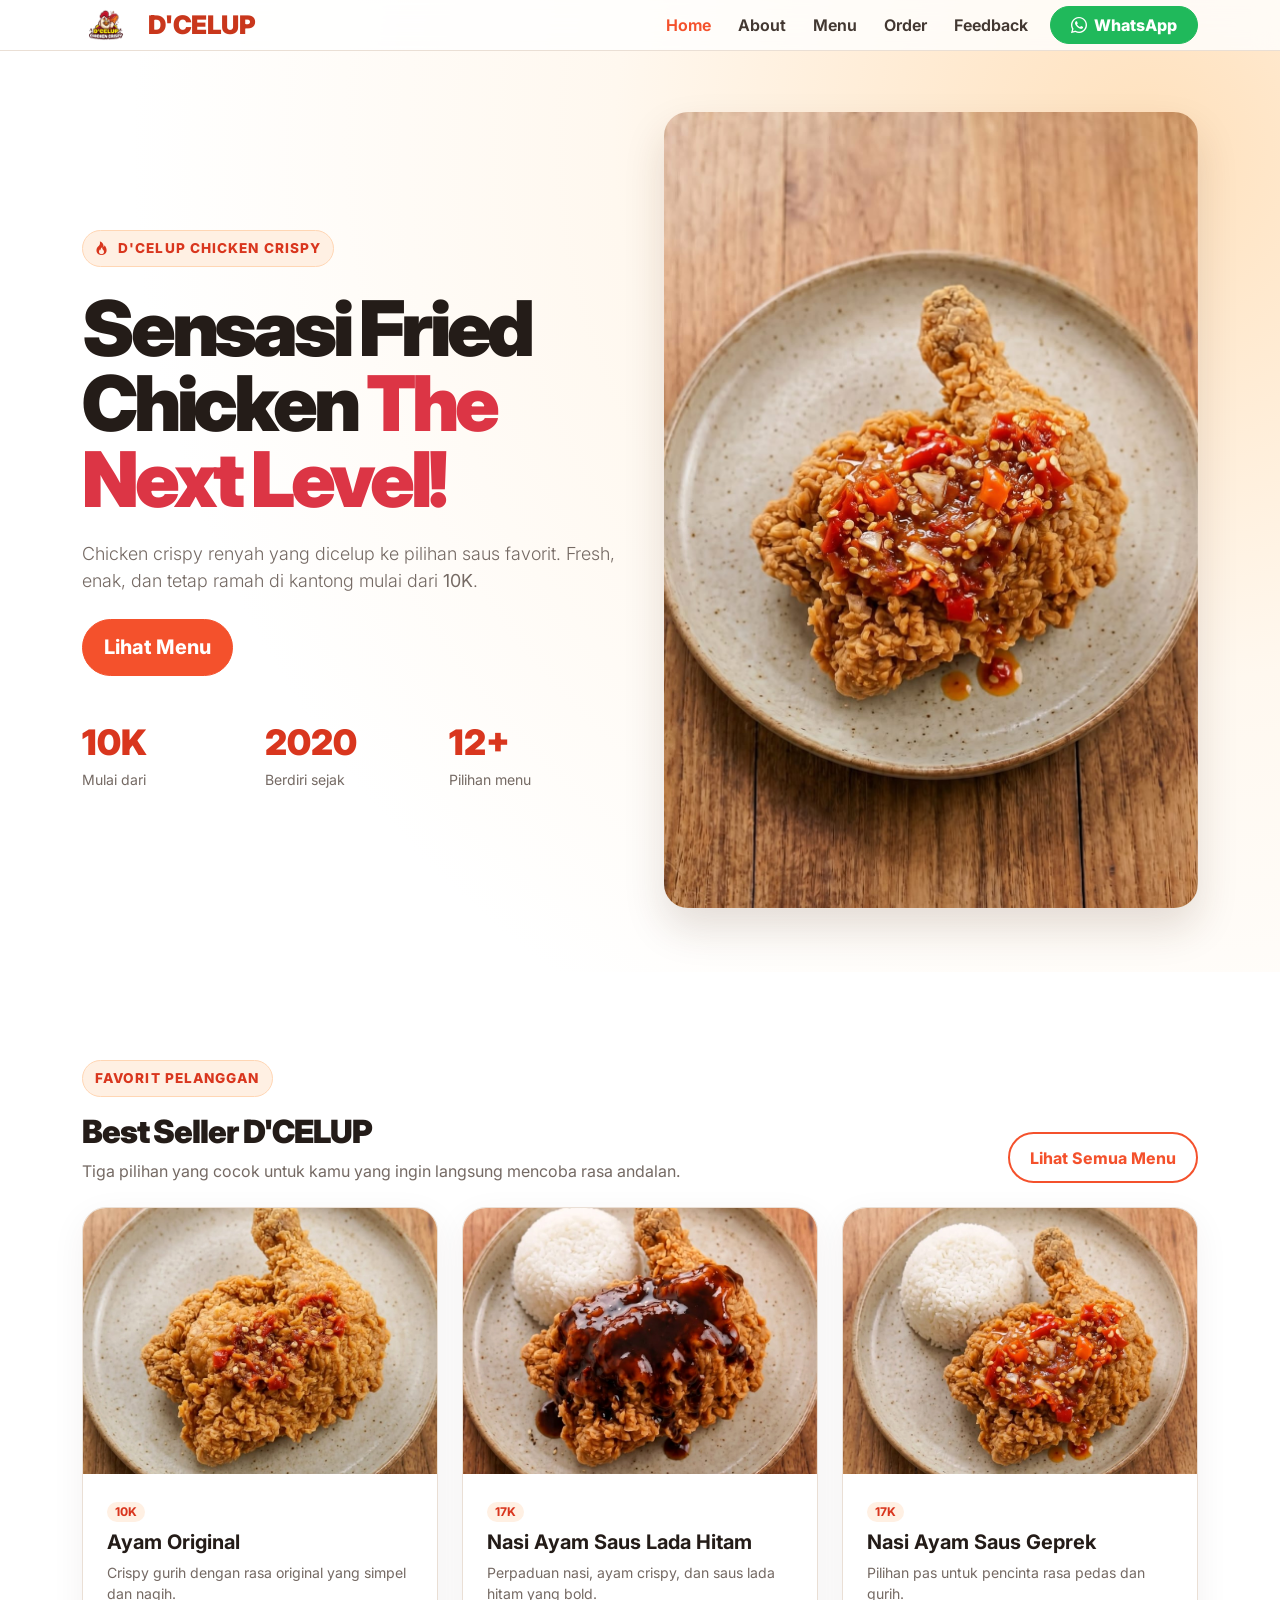
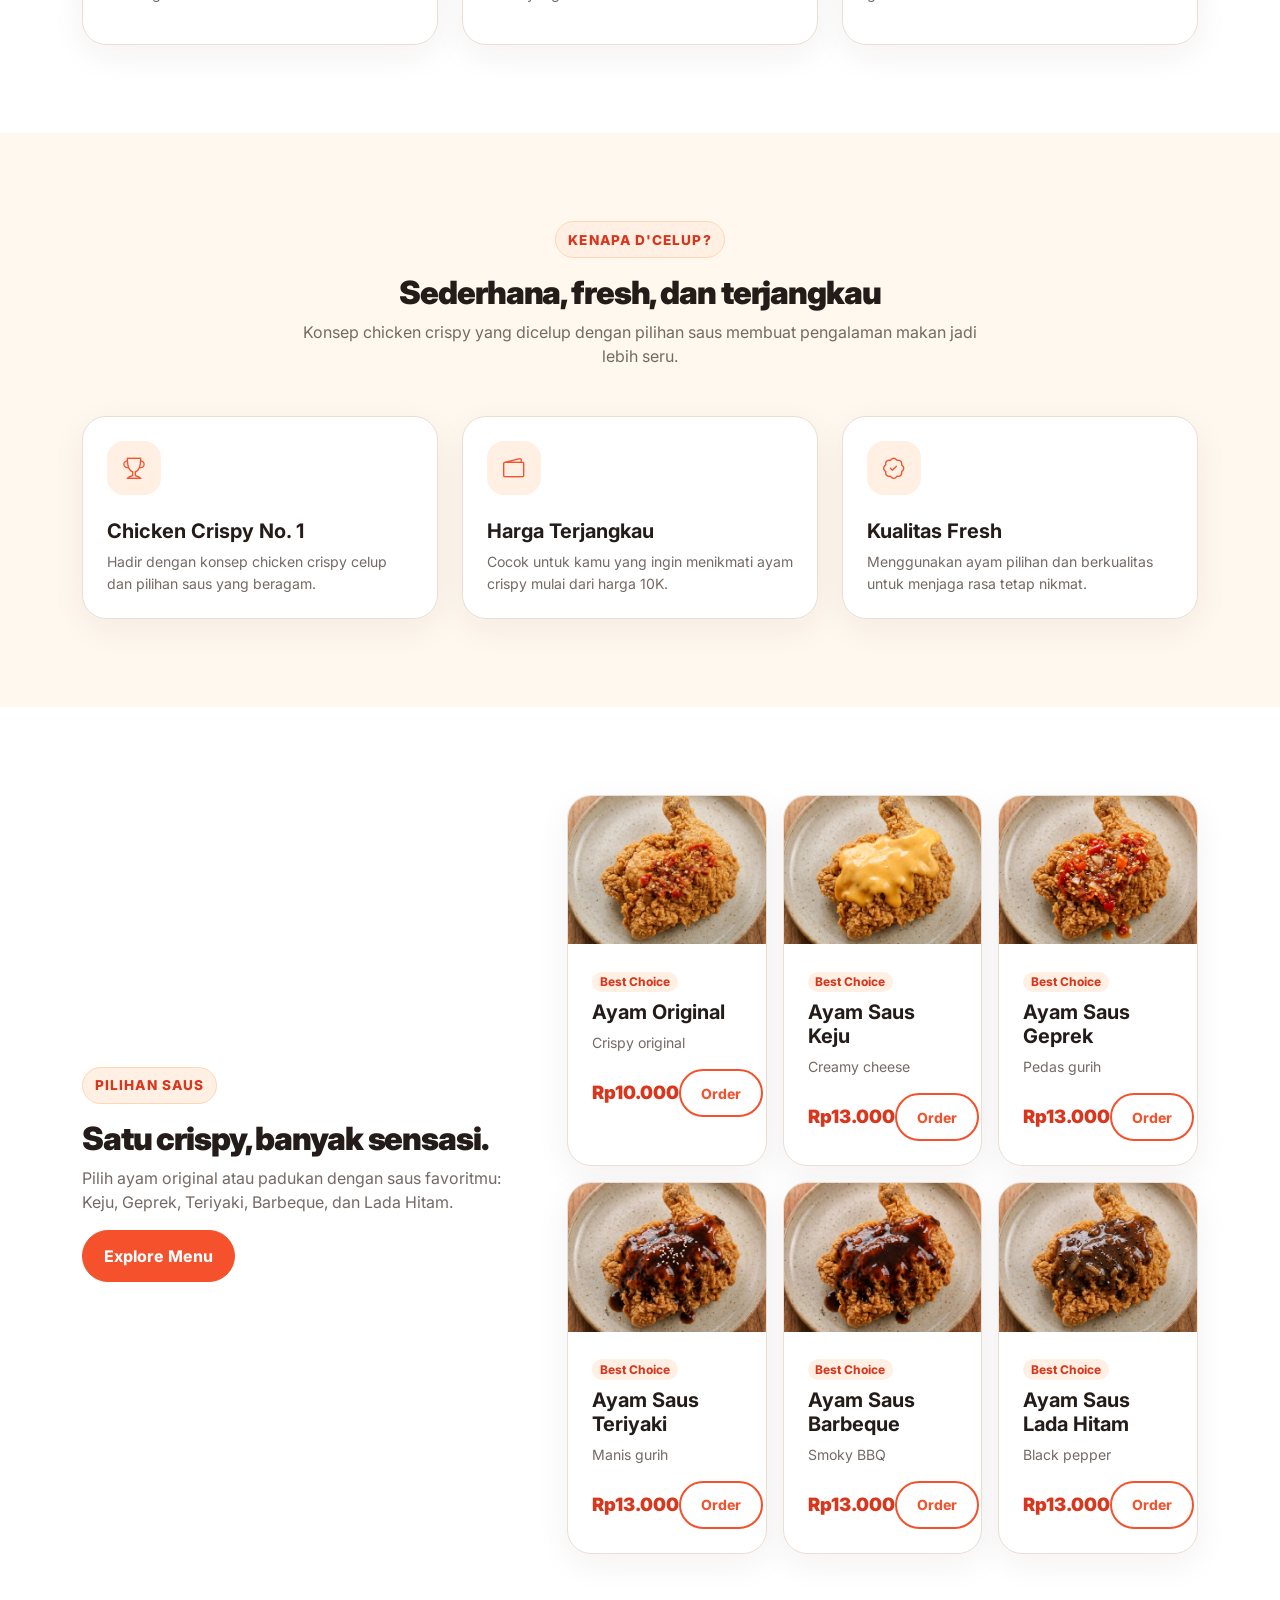
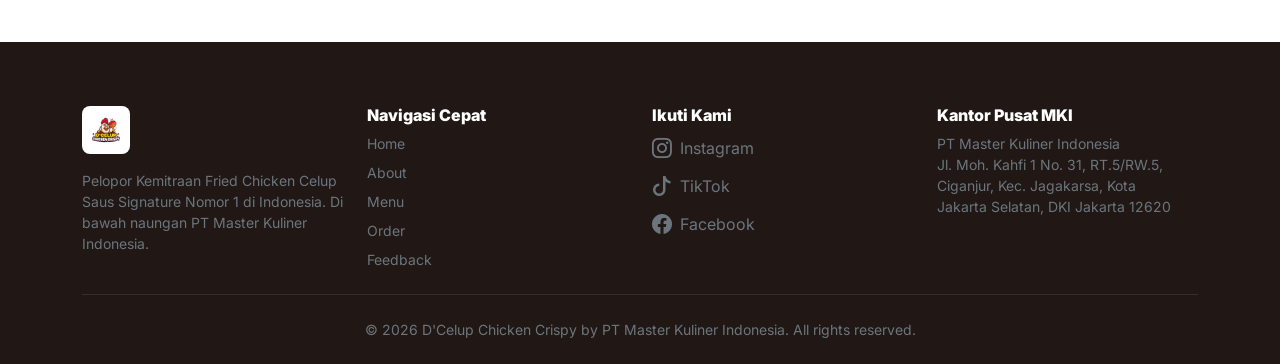
==== commit 2cdb31f7: "sedikit perubahan" ====
--- a/index.html
+++ b/index.html
@@ -19,34 +19,42 @@
 <body>
 
   <header>
-    <nav class="navbar navbar-expand-lg fixed-top">
+    <nav class="navbar navbar-expand-xl fixed-top">
       <div class="container">
         <a class="navbar-brand d-flex align-items-center" href="index.html" aria-label="D'CELUP Home">
           <img src="images/logo/image.png" alt="D'CELUP Chicken Crispy" class="brand-logo">
-          <span class="brand-text">LapakTiga</span>
+          <span class="brand-text">D'CELUP</span>
         </a>
-        <button class="navbar-toggler" type="button" data-bs-toggle="collapse" data-bs-target="#mainNav"
-          aria-controls="mainNav" aria-expanded="false" aria-label="Buka menu">
+                                <button class="navbar-toggler border-0 shadow-none" type="button" data-bs-toggle="offcanvas" data-bs-target="#offcanvasNav"
+          aria-controls="offcanvasNav" aria-label="Buka menu">
           <span class="navbar-toggler-icon"></span>
         </button>
-        <div class="collapse navbar-collapse" id="mainNav">
-          <ul class="navbar-nav ms-auto align-items-lg-center">
+
+        <div class="offcanvas offcanvas-end" tabindex="-1" id="offcanvasNav" aria-labelledby="offcanvasNavLabel">
+          <div class="offcanvas-header border-bottom">
+            <h5 class="offcanvas-title d-flex align-items-center" id="offcanvasNavLabel">
+              <span class="brand-text fs-5">Menu Navigasi</span>
+            </h5>
+            <button type="button" class="btn-close shadow-none" data-bs-dismiss="offcanvas" aria-label="Tutup"></button>
+          </div>
+          <div class="offcanvas-body">
+            <ul class="navbar-nav ms-auto align-items-xl-center">
             <li class="nav-item"><a class="nav-link active" href="index.html">Home</a></li>
             <li class="nav-item"><a class="nav-link " href="about.html">About</a>
             </li>
             <li class="nav-item"><a class="nav-link " href="menu.html">Menu</a></li>
-            <li class="nav-item"><a class="nav-link " href="order.html">Order</a>
+            <li class="nav-item"><a class="nav-link " href="order.html">Order</a></li>
+            <li class="nav-item"><a class="nav-link " href="feedback.html">Feedback</a>
             </li>
-            <li class="nav-item"><a class="nav-link " href="contact.html">Contact</a>
-            </li>
-            <li class="nav-item ms-lg-2 mt-2 mt-lg-0">
-              <a class="btn btn-brand"
-                href="https://api.whatsapp.com/send/?phone=6281233300582&text=Halo+Mba+Fauziah%2C+saya+ingin+informasi+promo+paket+usaha+D%27Celup+Chicken+Crispy&type=phone_number&app_absent=0"
+            <li class="nav-item ms-xl-2 mt-2 mt-xl-0">
+              <a class="btn wa-btn px-3 py-2"
+                href="https://wa.me/6285345034011?text=Halo D'CELUP, saya ingin memesan.%0ANama Pembeli: %0AMenu: %0AJumlah: %0AAmbil Jam Berapa: %0AKeterangan: "
                 target="_blank" rel="noopener">
-                Gabung Komunitas
+                <i class="bi bi-whatsapp me-1"></i> WhatsApp
               </a>
             </li>
           </ul>
+          </div>
         </div>
       </div>
     </nav>
@@ -63,9 +71,6 @@
               ramah di kantong mulai dari <strong>10K</strong>.</p>
             <div class="d-flex flex-wrap gap-3 mt-4">
               <a href="menu.html" class="btn btn-brand btn-lg">Lihat Menu</a>
-              <a href="https://wa.me/6285345034011?text=Halo D'CELUP, saya ingin memesan.%0ANama Pembeli: %0AMenu: %0AJumlah: %0AAmbil Jam Berapa: %0AKeterangan: "
-                class="btn btn-outline-brand btn-lg" target="_blank" rel="noopener"><i class="bi bi-whatsapp me-1"></i>
-                Pesan Sekarang</a>
             </div>
             <div class="row g-3 mt-4">
               <div class="col-4">
@@ -83,7 +88,7 @@
             </div>
           </div>
           <div class="col-lg-6">
-            <img src="images/hero.svg" alt="Ilustrasi D'CELUP Chicken Crispy" class="hero-art">
+            <img src="images/background.png" alt="Ilustrasi D'CELUP Chicken Crispy" class="hero-art">
           </div>
         </div>
       </div>
@@ -101,7 +106,7 @@
         </div>
         <div class="row g-4">
           <div class="col-md-4">
-            <article class="card-clean"><img src="images/ayam-original.svg" alt="Ayam Original" class="product-img">
+            <article class="card-clean"><img src="images/ayam-original.jpg" alt="Ayam Original" class="product-img">
               <div class="p-4"><span class="badge badge-soft rounded-pill">10K</span>
                 <h3 class="h5 fw-bold mt-2">Ayam Original</h3>
                 <p class="small-note">Crispy gurih dengan rasa original yang simpel dan nagih.</p>
@@ -109,7 +114,7 @@
             </article>
           </div>
           <div class="col-md-4">
-            <article class="card-clean"><img src="images/nasi-lada-hitam.svg" alt="Nasi Ayam Saus Lada Hitam"
+            <article class="card-clean"><img src="images/nasi-lada-hitam.jpg" alt="Nasi Ayam Saus Lada Hitam"
                 class="product-img">
               <div class="p-4"><span class="badge badge-soft rounded-pill">17K</span>
                 <h3 class="h5 fw-bold mt-2">Nasi Ayam Saus Lada Hitam</h3>
@@ -118,7 +123,7 @@
             </article>
           </div>
           <div class="col-md-4">
-            <article class="card-clean"><img src="images/nasi-geprek.svg" alt="Nasi Ayam Saus Geprek"
+            <article class="card-clean"><img src="images/nasi-geprek.jpg" alt="Nasi Ayam Saus Geprek"
                 class="product-img">
               <div class="p-4"><span class="badge badge-soft rounded-pill">17K</span>
                 <h3 class="h5 fw-bold mt-2">Nasi Ayam Saus Geprek</h3>
@@ -175,7 +180,7 @@
             <div class="row g-3">
               <div class="col-sm-6 col-lg-4">
                 <article class="card-clean">
-                  <img src="images/ayam-original.svg" alt="Ayam Original" class="product-img">
+                  <img src="images/ayam-original.jpg" alt="Ayam Original" class="product-img">
                   <div class="p-4">
                     <span class="badge badge-soft rounded-pill mb-2">Best Choice</span>
                     <h3 class="h5 fw-bold">Ayam Original</h3>
@@ -189,7 +194,7 @@
               </div>
               <div class="col-sm-6 col-lg-4">
                 <article class="card-clean">
-                  <img src="images/ayam-keju.svg" alt="Ayam Saus Keju" class="product-img">
+                  <img src="images/ayam-keju.jpg" alt="Ayam Saus Keju" class="product-img">
                   <div class="p-4">
                     <span class="badge badge-soft rounded-pill mb-2">Best Choice</span>
                     <h3 class="h5 fw-bold">Ayam Saus Keju</h3>
@@ -203,7 +208,7 @@
               </div>
               <div class="col-sm-6 col-lg-4">
                 <article class="card-clean">
-                  <img src="images/ayam-geprek.svg" alt="Ayam Saus Geprek" class="product-img">
+                  <img src="images/ayam-geprek.jpg" alt="Ayam Saus Geprek" class="product-img">
                   <div class="p-4">
                     <span class="badge badge-soft rounded-pill mb-2">Best Choice</span>
                     <h3 class="h5 fw-bold">Ayam Saus Geprek</h3>
@@ -217,7 +222,7 @@
               </div>
               <div class="col-sm-6 col-lg-4">
                 <article class="card-clean">
-                  <img src="images/ayam-teriyaki.svg" alt="Ayam Saus Teriyaki" class="product-img">
+                  <img src="images/ayam-teriyaki.jpg" alt="Ayam Saus Teriyaki" class="product-img">
                   <div class="p-4">
                     <span class="badge badge-soft rounded-pill mb-2">Best Choice</span>
                     <h3 class="h5 fw-bold">Ayam Saus Teriyaki</h3>
@@ -231,7 +236,7 @@
               </div>
               <div class="col-sm-6 col-lg-4">
                 <article class="card-clean">
-                  <img src="images/ayam-bbq.svg" alt="Ayam Saus Barbeque" class="product-img">
+                  <img src="images/ayam-bbq.jpg" alt="Ayam Saus Barbeque" class="product-img">
                   <div class="p-4">
                     <span class="badge badge-soft rounded-pill mb-2">Best Choice</span>
                     <h3 class="h5 fw-bold">Ayam Saus Barbeque</h3>
@@ -245,7 +250,7 @@
               </div>
               <div class="col-sm-6 col-lg-4">
                 <article class="card-clean">
-                  <img src="images/ayam-lada-hitam.svg" alt="Ayam Saus Lada Hitam" class="product-img">
+                  <img src="images/ayam-lada-hitam.jpg" alt="Ayam Saus Lada Hitam" class="product-img">
                   <div class="p-4">
                     <span class="badge badge-soft rounded-pill mb-2">Best Choice</span>
                     <h3 class="h5 fw-bold">Ayam Saus Lada Hitam</h3>
@@ -259,51 +264,6 @@
               </div>
             </div>
           </div>
-        </div>
-      </div>
-    </section>
-
-    <section class="section section-soft">
-      <div class="container">
-        <div class="text-center mb-5"><span class="kicker">Cara pesan</span>
-          <h2 class="section-title mt-3">Order jadi lebih mudah</h2>
-        </div>
-        <div class="row g-4">
-          <div class="col-md-4">
-            <div class="text-center p-3">
-              <div class="icon-box mx-auto"><i class="bi bi-menu-button-wide"></i></div>
-              <h3 class="h5 fw-bold mt-3">1. Pilih Menu</h3>
-              <p class="small-note">Lihat menu dan tentukan ayam atau paket nasi favoritmu.</p>
-            </div>
-          </div>
-          <div class="col-md-4">
-            <div class="text-center p-3">
-              <div class="icon-box mx-auto"><i class="bi bi-whatsapp"></i></div>
-              <h3 class="h5 fw-bold mt-3">2. Chat WhatsApp</h3>
-              <p class="small-note">Kirim detail pesanan melalui WhatsApp owner.</p>
-            </div>
-          </div>
-          <div class="col-md-4">
-            <div class="text-center p-3">
-              <div class="icon-box mx-auto"><i class="bi bi-clock"></i></div>
-              <h3 class="h5 fw-bold mt-3">3. Ambil Sesuai Waktu</h3>
-              <p class="small-note">Pesan minimal 3 jam sebelum membeli dan tentukan jam pengambilan.</p>
-            </div>
-          </div>
-        </div>
-      </div>
-    </section>
-
-    <section class="section">
-      <div class="container">
-        <div class="order-panel text-center">
-          <span class="badge text-bg-warning rounded-pill px-3 py-2">Ready to order?</span>
-          <h2 class="display-6 fw-bold mt-3">Saatnya cobain D'CELUP!</h2>
-          <p class="muted mx-auto" style="max-width:650px">Pesan 3 jam sebelum membeli. Klik WhatsApp dan kirim format
-            pesanan yang sudah kami siapkan.</p>
-          <a href="https://wa.me/6285345034011?text=Halo D'CELUP, saya ingin memesan.%0ANama Pembeli: %0AMenu: %0AJumlah: %0AAmbil Jam Berapa: %0AKeterangan: "
-            target="_blank" rel="noopener" class="btn wa-btn btn-lg mt-2"><i class="bi bi-whatsapp me-2"></i> Pesan via
-            WhatsApp</a>
         </div>
       </div>
     </section>
@@ -313,25 +273,54 @@
   <footer class="footer">
     <div class="container">
       <div class="row g-4">
-        <div class="col-lg-4">
+        <!-- Kolom 1: Brand & Deskripsi -->
+        <div class="col-lg-3">
           <img src="images/logo/image.png" alt="D'CELUP Chicken Crispy" class="brand-logo bg-white rounded-3 p-1 mb-3">
-          <p class="mb-0">Pelopor Kemitraan Fried Chicken Celup Saus Signature Nomor 1 di Indonesia. Di bawah naungan PT Master Kuliner Indonesia.</p>
-        </div>
-        <div class="col-md-6 col-lg-4">
+          <p class="mb-0 small text-secondary">Pelopor Kemitraan Fried Chicken Celup Saus Signature Nomor 1 di
+            Indonesia. Di bawah naungan PT Master Kuliner Indonesia.</p>
+        </div>
+
+        <!-- Kolom 2: Peta Situs (Sitemap) -->
+        <div class="col-6 col-md-4 col-lg-3">
+          <h6 class="footer-title">Navigasi Cepat</h6>
+          <div class="d-flex flex-column gap-2 small">
+            <a href="index.html" class="text-decoration-none text-secondary hover-text-primary">Home</a>
+            <a href="about.html" class="text-decoration-none text-secondary hover-text-primary">About</a>
+            <a href="menu.html" class="text-decoration-none text-secondary hover-text-primary">Menu</a>
+            <a href="order.html" class="text-decoration-none text-secondary hover-text-primary">Order</a>
+            <a href="feedback.html" class="text-decoration-none text-secondary hover-text-primary">Feedback</a>
+          </div>
+        </div>
+
+        <!-- Kolom 3: Ikuti Kami -->
+        <div class="col-6 col-md-4 col-lg-3">
           <h6 class="footer-title">Ikuti Kami</h6>
-          <div class="d-flex flex-column">
-            <a href="https://www.instagram.com/dcelupchickencrispy.id/" target="_blank" rel="noopener" class="social-link" aria-label="Instagram"><i class="bi bi-instagram fs-4"></i> Instagram</a>
-            <a href="https://www.tiktok.com/@dcelupchickencrispy.id" target="_blank" rel="noopener" class="social-link" aria-label="TikTok"><i class="bi bi-tiktok fs-4"></i> TikTok</a>
-            <a href="https://www.facebook.com/p/Bisnis-Dcelup-Chicken-Crispy-61556764181419/" target="_blank" rel="noopener" class="social-link border-0" aria-label="Facebook"><i class="bi bi-facebook fs-4"></i> Facebook</a>
-          </div>
-        </div>
-        <div class="col-md-6 col-lg-4">
+          <div class="d-flex flex-column gap-2">
+            <a href="https://www.instagram.com/dcelupchickencrispy.id/" target="_blank" rel="noopener"
+              class="text-decoration-none text-secondary hover-text-primary d-flex align-items-center gap-2">
+              <i class="bi bi-instagram fs-5"></i> Instagram
+            </a>
+            <a href="https://www.tiktok.com/@dcelupchickencrispy.id" target="_blank" rel="noopener"
+              class="text-decoration-none text-secondary hover-text-primary d-flex align-items-center gap-2">
+              <i class="bi bi-tiktok fs-5"></i> TikTok
+            </a>
+            <a href="https://www.facebook.com/p/Bisnis-Dcelup-Chicken-Crispy-61556764181419/" target="_blank"
+              rel="noopener"
+              class="text-decoration-none text-secondary hover-text-primary d-flex align-items-center gap-2">
+              <i class="bi bi-facebook fs-5"></i> Facebook
+            </a>
+          </div>
+        </div>
+
+        <!-- Kolom 4: Kantor Pusat -->
+        <div class="col-md-4 col-lg-3">
           <h6 class="footer-title">Kantor Pusat MKI</h6>
-          <p class="mb-0">PT Master Kuliner Indonesia<br>Jl. Moh. Kahfi 1 No. 31, RT.5/RW.5,<br>Ciganjur, Kec. Jagakarsa, Kota<br>Jakarta Selatan, DKI Jakarta 12620</p>
-        </div>
-      </div>
-      <hr class="border-secondary my-4">
-      <div class="d-flex flex-column flex-md-row justify-content-center gap-2 small">
+          <p class="mb-0 small text-secondary">PT Master Kuliner Indonesia<br>Jl. Moh. Kahfi 1 No. 31,
+            RT.5/RW.5,<br>Ciganjur, Kec. Jagakarsa, Kota<br>Jakarta Selatan, DKI Jakarta 12620</p>
+        </div>
+      </div>
+      <hr class="border-secondary my-4 opacity-25">
+      <div class="text-center small text-secondary">
         <span>&copy; 2026 D'Celup Chicken Crispy by PT Master Kuliner Indonesia. All rights reserved.</span>
       </div>
     </div>
@@ -339,4 +328,8 @@
   <script src="https://cdn.jsdelivr.net/npm/bootstrap@5.3.8/dist/js/bootstrap.bundle.min.js"></script>
 </body>
 
-</html>+</html>
+
+
+
+
--- a/css/style.css
+++ b/css/style.css
@@ -136,9 +136,11 @@
 }
 
 .hero-art {
-  width: 100%;
+  width: 70%;
   border-radius: 34px;
-  box-shadow: var(--shadow)
+  box-shadow: var(--shadow);
+  height: 500px;
+  margin-left: 100px;
 }
 
 .section {
@@ -391,4 +393,144 @@
   .location-img {
     height: 270px
   }
-}+}
+/* HD Image Styling & Uniform Sizing */
+.product-img, .gallery-img {
+  width: 100%;
+  aspect-ratio: 4 / 3;
+  object-fit: cover;
+  background: var(--cream);
+  transition: transform 0.4s cubic-bezier(0.165, 0.84, 0.44, 1), filter 0.4s ease;
+  filter: contrast(1.02) brightness(1.0);
+}
+
+.gallery-img {
+  aspect-ratio: 1 / 1; /* For order.html grid */
+}
+
+/* Hover Zoom Effect for Premium Feel */
+.card-clean:hover .product-img,
+.product-card:hover .gallery-img {
+  transform: scale(1.08);
+  filter: contrast(1.05) brightness(1.03);
+}
+
+/* Utility for footer hover links */
+.hover-text-primary {
+  transition: color 0.2s ease;
+}
+.hover-text-primary:hover {
+  color: var(--red) !important;
+}
+
+/* BRAND & NAVBAR OVERRIDES */
+
+
+
+@media (max-width: 1199px) {
+  .navbar {
+    background-color: #fff !important;
+  }
+  .navbar-collapse {
+    background-color: #fff8ef;
+    border: 2px solid #1a2721;
+    border-radius: 16px;
+    padding: 1rem;
+    margin-top: 0.8rem;
+    box-shadow: 0 10px 25px rgba(0,0,0,0.1);
+  }
+  .navbar-nav {
+    text-align: left !important;
+    align-items: stretch !important;
+  }
+  .navbar-nav .nav-link {
+    color: #1a2721 !important;
+    font-weight: 700;
+    font-size: 1.1rem;
+    padding: 12px 20px;
+    border-radius: 12px;
+    margin-bottom: 8px;
+    transition: 0.2s;
+  }
+  .navbar-nav .nav-link:hover {
+    background-color: rgba(26, 39, 33, 0.05);
+  }
+  .navbar-nav .nav-link.active {
+    background-color: #1a2721 !important;
+    color: #fff !important;
+  }
+  .navbar-nav .wa-btn {
+    width: 100%;
+    margin-top: 10px;
+    padding: 14px;
+    font-size: 1.1rem;
+    border-radius: 12px;
+    background-color: #df5831 !important;
+    border: 2px solid #1a2721;
+    color: #fff !important;
+    display: flex;
+    justify-content: center;
+    box-shadow: 0 4px 0 #1a2721;
+  }
+  .navbar-nav .wa-btn:active {
+    transform: translateY(4px);
+    box-shadow: none;
+  }
+}
+
+
+
+
+/* BRAND & NAVBAR RESPONSIVENESS */
+.brand-logo {
+  width: auto;
+  margin-right: 8px;
+}
+.brand-text {
+  font-weight: 900;
+  color: var(--orange-dark, #e65c00);
+  letter-spacing: -0.02em;
+}
+
+/* Default (Laptop & PC) */
+.brand-logo {
+  height: 48px;
+}
+.brand-text {
+  font-size: 1.6rem;
+}
+
+/* HP & Tablet */
+@media (max-width: 1199px) {
+  .brand-logo {
+    height: 32px !important;
+  }
+  .brand-text {
+    font-size: 1.2rem;
+  }
+}
+
+/* HERO IMAGE FIX */
+.hero-art {
+  width: 100%;
+  max-width: 550px;
+  height: auto;
+  border-radius: 24px;
+  object-fit: cover;
+  box-shadow: 0 20px 40px rgba(75, 42, 22, 0.15);
+  display: block;
+  margin: 0 auto;
+  transition: transform 0.3s ease;
+}
+.hero-art:hover {
+  transform: translateY(-10px);
+}
+
+/* OFFCANVAS MOBILE FIX */
+.offcanvas-end {
+  max-width: 80vw !important;
+}
+.offcanvas-body {
+  overflow-y: auto !important;
+  overflow-x: hidden !important;
+}
